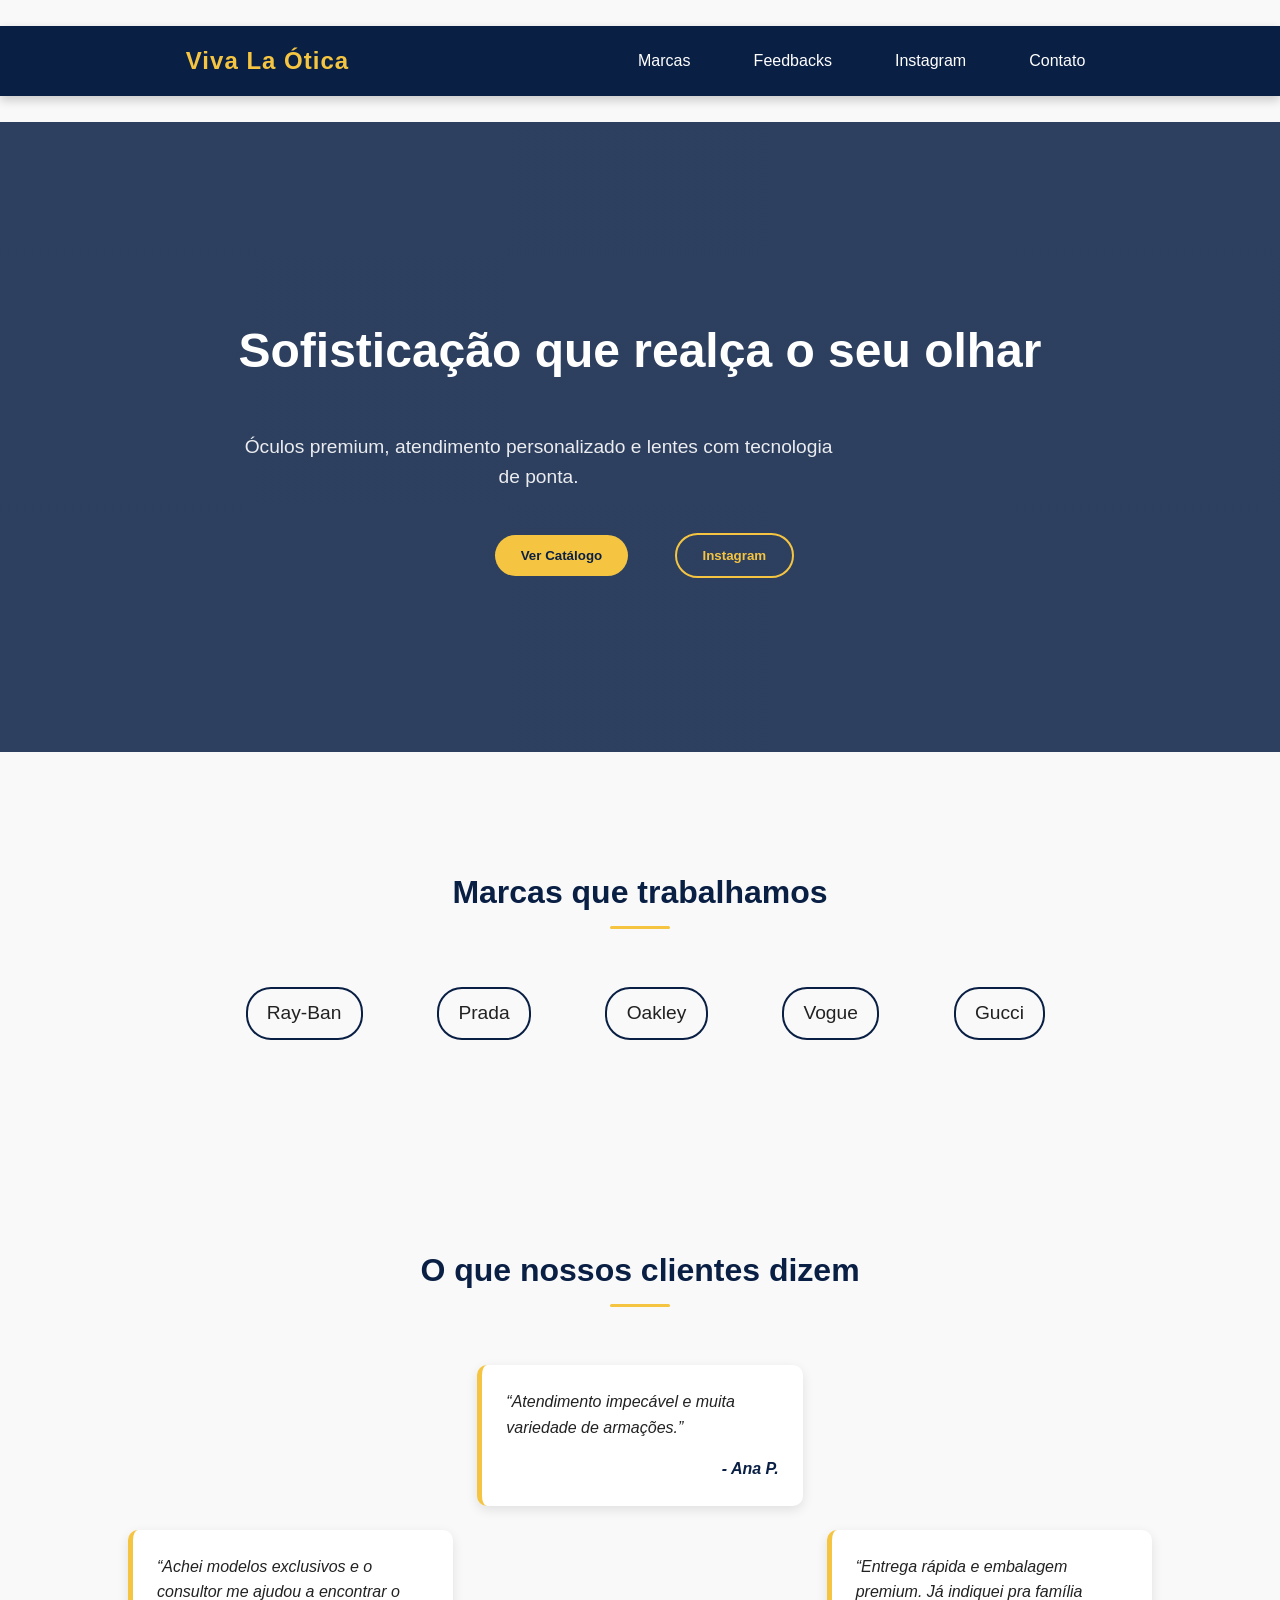
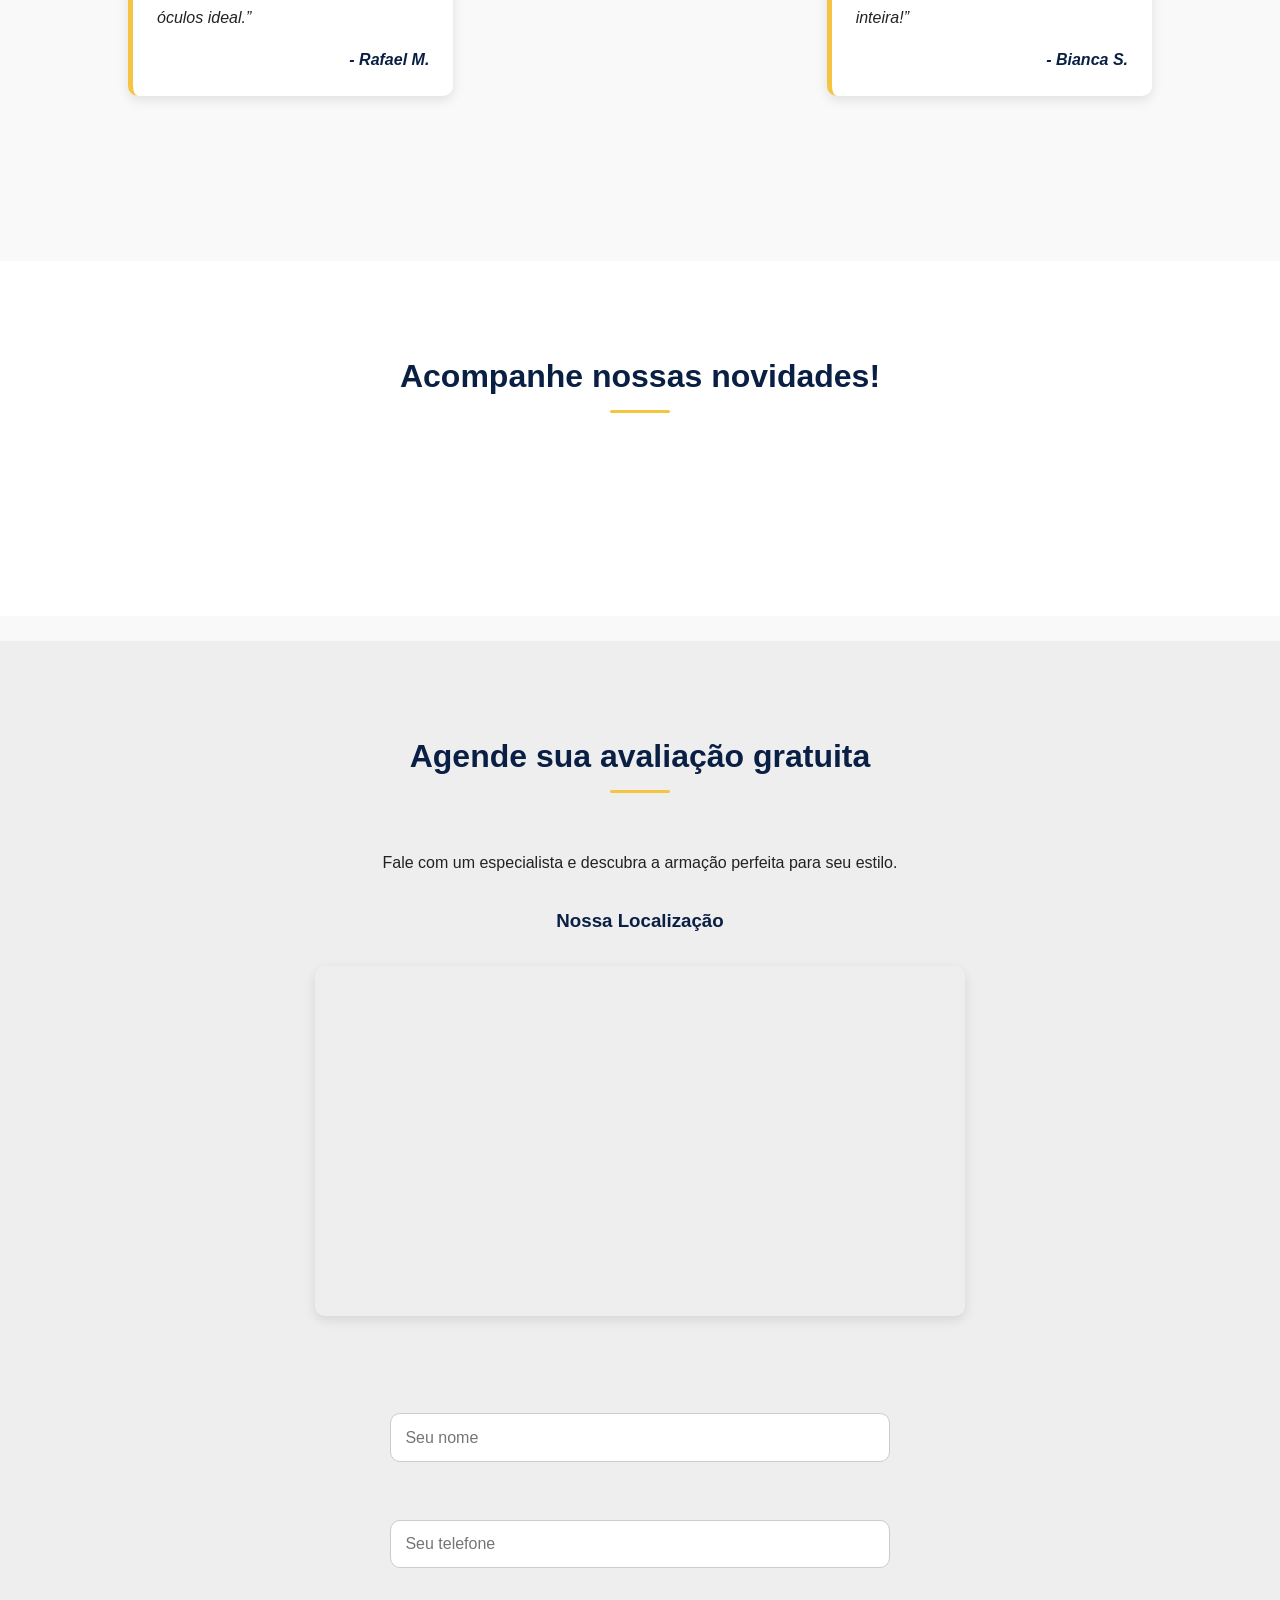
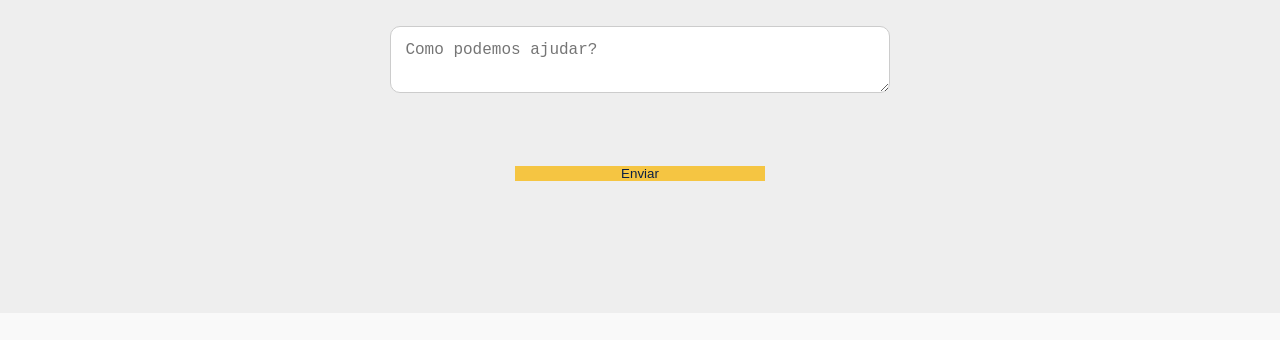
==== index.html @ f85e2e6b "Add files via upload" ====
<!DOCTYPE html>
<html lang="pt-BR">
<head>
  <meta charset="UTF-8" />
  <meta name="viewport" content="width=device-width, initial-scale=1.0" />
  <title>Viva La Ótica</title>
  <link rel="stylesheet" href="styles.css" />
</head>
<body>
    <header class="navbar">
    <div class="logo">Viva La Ótica</div>
    <nav>
      <a href="#marcas">Marcas</a>
      <a href="#depoimentos">Feedbacks</a>
      <a href="#instagram-feed">Instagram</a>       <a href="#contato">Contato</a>
    </nav>
  </header>

    <section class="hero">
    <div class="hero-content">
      <h1>Sofisticação que realça o seu olhar</h1>
      <p>Óculos premium, atendimento personalizado e lentes com tecnologia de ponta.</p>
      <button class="btn-gold">Ver Catálogo</button>
            <button class="btn-outline" onclick="window.location.href='#instagram-feed'">Instagram</button>
    </div>
  </section>

    <section id="marcas" class="section">
    <h2>Marcas que trabalhamos</h2>
    <div class="brands">
      <span>Ray-Ban</span>
      <span>Prada</span>
      <span>Oakley</span>
      <span>Vogue</span>
      <span>Gucci</span>
    </div>
  </section>

    <section id="depoimentos" class="section">
    <h2>O que nossos clientes dizem</h2>
    <div class="feedbacks">
      <blockquote>“Atendimento impecável e muita variedade de armações.” <cite>- Ana P.</cite></blockquote>
      <blockquote>“Achei modelos exclusivos e o consultor me ajudou a encontrar o óculos ideal.” <cite>- Rafael M.</cite></blockquote>
      <blockquote>“Entrega rápida e embalagem premium. Já indiquei pra família inteira!” <cite>- Bianca S.</cite></blockquote>
    </div>
  </section>

    <section id="instagram-feed" class="section">
    <h2>Acompanhe nossas novidades!</h2>
    <div class="instagram-posts-container"> 
                <blockquote class="instagram-media" data-instgrm-captioned data-instgrm-permalink="https://www.instagram.com/p/DNfvmwHuD5P/?utm_source=ig_embed&utm_campaign=loading" data-instgrm-version="14" style=" background:#FFF; border:0; border-radius:3px; box-shadow:0 0 1px 0 rgba(0,0,0,0.5),0 1px 10px 0 rgba(0,0,0,0.15); margin: 1px; max-width:540px; min-width:326px; padding:0; width:99.375%; width:-webkit-calc(100% - 2px); width:calc(100% - 2px); float: left; margin-right: 15px;">
            </blockquote>

        <blockquote class="instagram-media" data-instgrm-captioned data-instgrm-permalink="https://www.instagram.com/reel/DOJj-2JCRXq/?utm_source=ig_embed&utm_campaign=loading" data-instgrm-version="14" style=" background:#FFF; border:0; border-radius:3px; box-shadow:0 0 1px 0 rgba(0,0,0,0.5),0 1px 10px 0 rgba(0,0,0,0.15); margin: 1px; max-width:540px; min-width:326px; padding:0; width:99.375%; width:-webkit-calc(100% - 2px); width:calc(100% - 2px); float: right;">
            </blockquote>
    </div>
        <script async src="//www.instagram.com/embed.js"></script>
  </section>


    <section id="contato" class="section contato">
    <h2>Agende sua avaliação gratuita</h2>
    <p>Fale com um especialista e descubra a armação perfeita para seu estilo.</p>

    <h3>Nossa Localização</h3>
    <div class="map-container">
        <iframe src="https://www.google.com/maps/embed?pb=..." width="100%" height="300" style="border:0;" allowfullscreen="" loading="lazy" referrerpolicy="no-referrer-when-downgrade"></iframe>
    </div>
    
    <form id="formContato">
      <input type="text" placeholder="Seu nome" required />
      <input type="tel" placeholder="Seu telefone" required />
      <textarea placeholder="Como podemos ajudar?" required></textarea>
      <button type="submit" class="btn-gold">Enviar</button>
    </form>
  </section>

    <script src="script.js"></script>
</body>
</html>
---- styles.css ----
/* ======================================= */
/* 1. VARIÁVEIS E RESET                   */
/* ======================================= */
:root {
    --azul-intenso: #0a1f44;
    --dourado-acento: #f5c542;
    --texto-principal: #222;
    --fundo-claro: #f9f9f9;
}

* {
    margin: 0;
    padding: 0;
    box-sizing: border-box;
}

body {
    font-family: "Poppins", sans-serif;
    color: var(--texto-principal);
    background-color: var(--fundo-claro);
    line-height: 1.6;
    /* Suaviza a rolagem para links internos */
    scroll-behavior: smooth;
}

/* ======================================= */
/* 2. NAVBAR E HEADER                     */
/* ======================================= */
.navbar {
    background: var(--azul-intenso);
    color: white;
    display: flex;
    justify-content: space-between;
    align-items: center;
    padding: 1rem 5%;
    position: sticky;
    top: 0;
    z-index: 1000;
    box-shadow: 0 4px 10px rgba(0,0,0,0.2);
}

.navbar .logo {
    font-size: 1.5rem;
    font-weight: bold;
    letter-spacing: 1px; /* Ajustei de 2px para 1px para um visual mais limpo */
    color: var(--dourado-acento);
}

.navbar nav a {
    color: white;
    margin-left: 2rem;
    text-decoration: none;
    font-weight: 500;
    transition: color 0.3s;
}

.navbar nav a:hover {
    color: var(--dourado-acento);
}

/* ======================================= */
/* 3. HERO                                */
/* ======================================= */
.hero {
    /* Ajustei a opacidade do gradient para garantir que o texto seja legível */
    background: linear-gradient(rgba(10,31,68,0.85), rgba(10,31,68,0.85)), url("https://images.unsplash.com/photo-1524253482453-3fed8d2fe12b?auto=format&fit=crop&w=1950&q=80") center/cover no-repeat;
    color: white;
    text-align: center;
    padding: 6rem 2rem;
    /* Altura definida para melhor impacto visual */
    min-height: 70vh; 
    display: flex;
    flex-direction: column;
    justify-content: center;
    align-items: center;
}

.hero h1 {
    font-size: clamp(2rem, 5vw, 3rem); /* Responsividade do título */
    margin-bottom: 1rem;
    color: white; /* Garante que o H1 mantenha a cor branca do hero */
}

.hero p {
    font-size: clamp(1rem, 2vw, 1.2rem);
    margin-bottom: 2rem;
    opacity: 0.9;
    max-width: 600px;
}

.hero .btn-gold,
.hero .btn-outline {
    padding: 0.8rem 1.6rem;
    border-radius: 30px;
    font-weight: 600;
    margin: 0.5rem;
    cursor: pointer;
    transition: all 0.3s; /* Transição para todas as propriedades */
}

.btn-gold {
    background: var(--dourado-acento);
    border: none;
    color: var(--azul-intenso);
}

.btn-gold:hover {
    background: #d4a71c; /* Dourado mais escuro no hover */
    transform: translateY(-2px); /* Efeito de elevação sutil */
}

.btn-outline {
    background: transparent;
    border: 2px solid var(--dourado-acento);
    color: var(--dourado-acento);
}

.btn-outline:hover {
    background: var(--dourado-acento);
    color: var(--azul-intenso);
    transform: translateY(-2px);
}

/* ======================================= */
/* 4. SECTIONS GERAIS                     */
/* ======================================= */
.section {
    padding: 4rem 10%;
    text-align: center;
}

.section h2 {
    font-size: 2rem;
    margin-bottom: 2rem;
    color: var(--azul-intenso);
    position: relative;
}

.section h2::after {
    content: "";
    width: 60px;
    height: 3px;
    background: var(--dourado-acento);
    display: block;
    margin: 0.5rem auto;
    border-radius: 5px;
}

/* ======================================= */
/* 5. MARCAS                              */
/* ======================================= */
.brands {
    display: flex;
    justify-content: center;
    flex-wrap: wrap;
    gap: 1.5rem;
    font-size: 1.2rem;
    font-weight: 500;
}

.brands span {
    padding: 0.6rem 1.2rem;
    border: 2px solid var(--azul-intenso);
    border-radius: 25px;
    transition: all 0.3s;
    cursor: pointer;
    user-select: none; /* Evita seleção de texto */
}

.brands span:hover {
    background: var(--azul-intenso);
    color: white;
    transform: scale(1.05);
}

/* ======================================= */
/* 6. FEEDBACKS                           */
/* ======================================= */
.feedbacks {
    /* O Grid já está responsivo, o que é ótimo! */
    display: grid;
    grid-template-columns: repeat(auto-fit, minmax(280px, 1fr));
    gap: 1.5rem;
}

.feedbacks blockquote {
    background: white;
    padding: 1.5rem;
    border-left: 5px solid var(--dourado-acento);
    border-radius: 10px;
    box-shadow: 0 4px 12px rgba(0,0,0,0.1);
    font-style: italic;
    text-align: left; /* Melhora a leitura do bloco de texto */
}

.feedbacks cite {
    display: block;
    margin-top: 1rem;
    font-weight: bold;
    color: var(--azul-intenso);
    text-align: right;
}

/* ======================================= */
/* 7. INSTAGRAM FEED (Correção de Layout) */
/* ======================================= */
#instagram-feed {
    background-color: white;
}

.instagram-posts-container {
    /* Flexbox para alinhar os posts em tela grande */
    display: flex;
    justify-content: center;
    align-items: flex-start;
    gap: 20px; /* Espaço entre os posts */
    flex-wrap: wrap; /* Quebra para a próxima linha em telas pequenas */
    margin-top: 30px;
}

/* Sobrescreve o estilo inline do Instagram para controlar o tamanho */
.instagram-media {
    max-width: 350px !important; /* Limite um tamanho razoável */
    width: 100% !important;
    margin: 0 !important;
    /* Garante que o embed não use float e ocupe o espaço no flexbox */
    float: none !important; 
}


/* ======================================= */
/* 8. CONTATO E MAPAS                     */
/* ======================================= */
.contato {
    background-color: #eee; /* Cor de fundo ligeiramente diferente para contraste */
}

.contato h3 {
    color: var(--azul-intenso);
    margin: 30px 0 15px 0;
}

.map-container {
    margin: 30px auto;
    max-width: 650px; /* Limita a largura do mapa */
    border-radius: 10px;
    overflow: hidden;
    box-shadow: 0 4px 12px rgba(0,0,0,0.1);
}

.map-container iframe {
    /* Torna o iframe totalmente responsivo */
    width: 100%;
    height: 350px;
    display: block;
}

.contato form {
    max-width: 500px;
    margin: auto;
    display: flex;
    flex-direction: column;
    gap: 1rem;
}

.contato input,
.contato textarea {
    padding: 0.9rem;
    border: 1px solid #ccc; /* Bordas mais suaves */
    border-radius: 10px;
    font-size: 1rem;
    transition: border-color 0.3s, box-shadow 0.3s;
}

.contato input:focus,
.contato textarea:focus {
    border-color: var(--dourado-acento);
    box-shadow: 0 0 0 2px rgba(245, 197, 66, 0.5); /* Sombra de foco dourada */
    outline: none;
}

.contato button {
    align-self: center;
    margin-top: 1rem;
    width: 100%;
    max-width: 250px;
}

/* ======================================= */
/* 9. RESPONSIVIDADE (MOBILE)             */
/* ======================================= */
@media (max-width: 768px) {
    /* Navbar: Quebra e centraliza os links */
    .navbar {
        flex-direction: column;
        padding: 1rem 5%;
    }

    .navbar nav {
        margin-top: 15px;
        text-align: center;
        display: flex;
        flex-direction: column; /* Links em coluna no mobile */
        gap: 10px;
    }
    
    .navbar nav a {
        margin: 0;
    }

    /* Ajuste de padding em seções no mobile */
    .section {
        padding: 3rem 5%;
    }

    /* Hero: Diminui o padding vertical */
    .hero {
        padding: 4rem 1rem;
    }
}

/* ======================================= */
/* 10. FOOTER                             */
/* ======================================= */
.footer {
    background-color: var(--azul-intenso);
    color: white;
    padding: 2rem 5%;
    text-align: center;
    font-size: 0.9rem;
    border-top: 4px solid var(--dourado-acento);
}

.footer p {
    margin: 0;
}
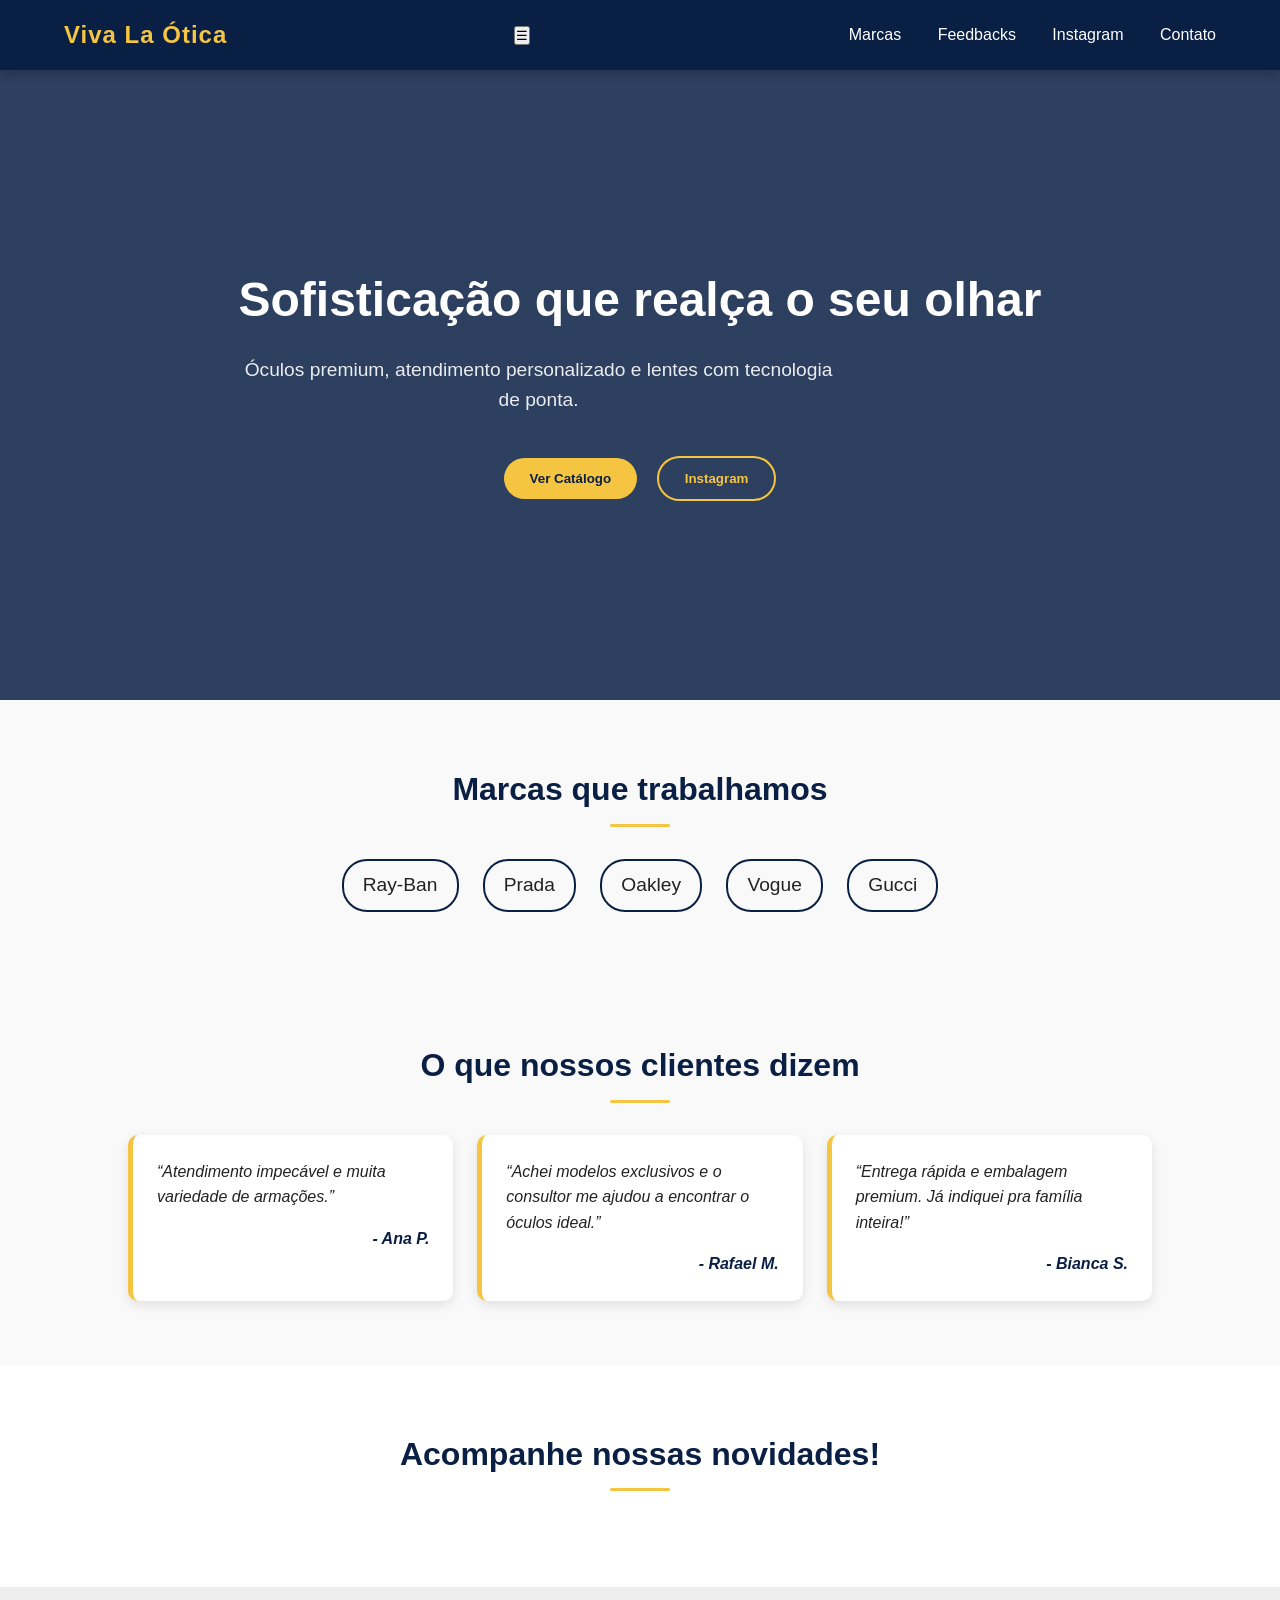
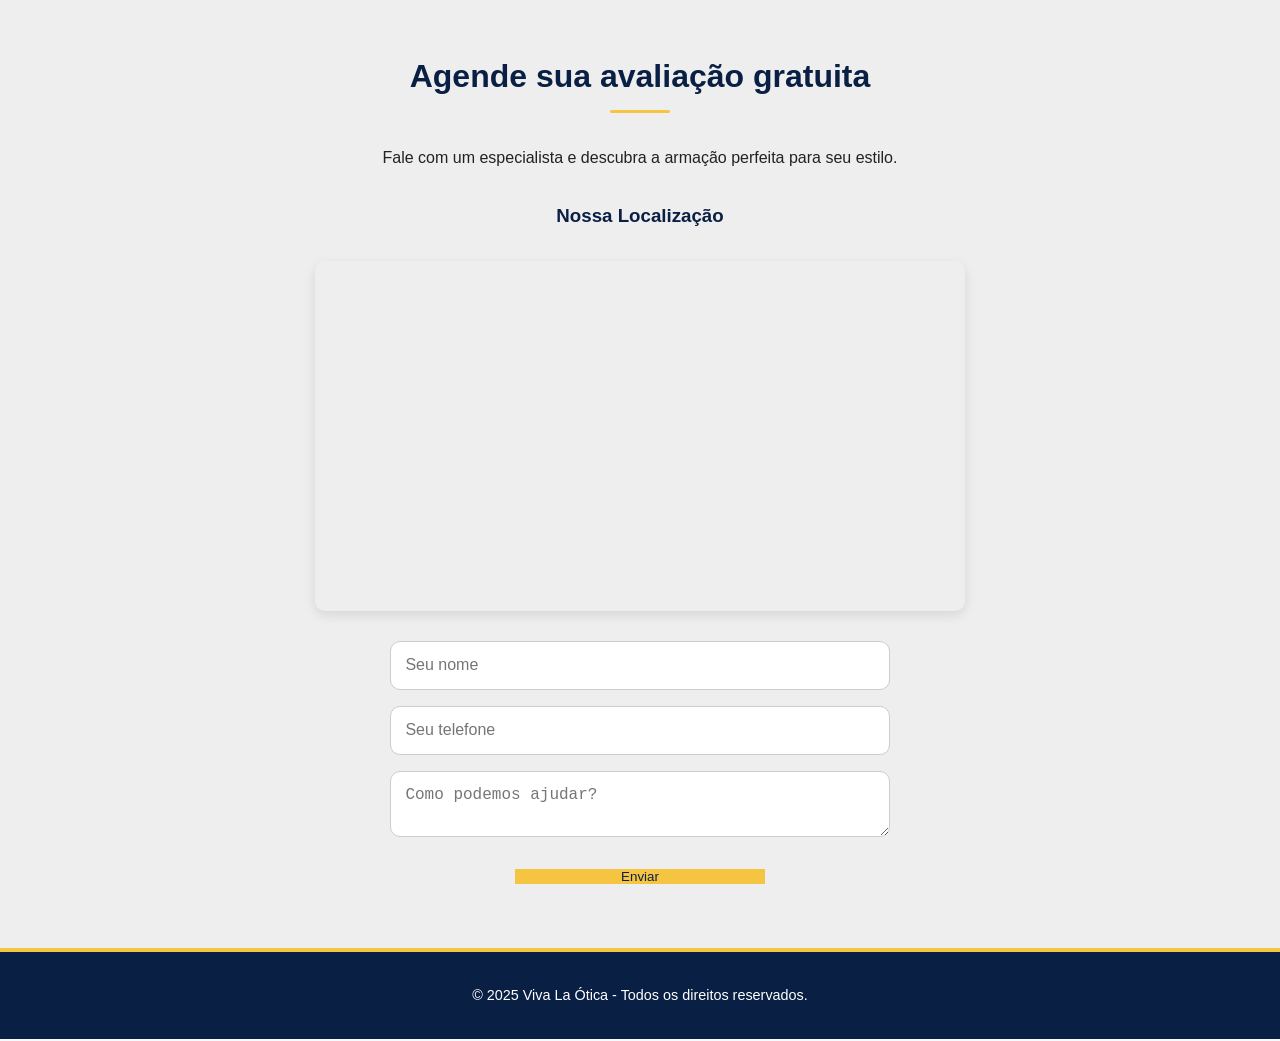
==== commit 3b5a518a: "index.html" ====
--- a/index.html
+++ b/index.html
@@ -1,80 +1,134 @@
 <!DOCTYPE html>
 <html lang="pt-BR">
 <head>
-  <meta charset="UTF-8" />
-  <meta name="viewport" content="width=device-width, initial-scale=1.0" />
-  <title>Viva La Ótica</title>
-  <link rel="stylesheet" href="styles.css" />
+  <meta charset="UTF-8" />
+  <meta name="viewport" content="width=device-width, initial-scale=1.0" />
+  <title>Viva La Ótica</title>
+  <link rel="stylesheet" href="styles.css" />
 </head>
 <body>
-    <header class="navbar">
-    <div class="logo">Viva La Ótica</div>
-    <nav>
-      <a href="#marcas">Marcas</a>
-      <a href="#depoimentos">Feedbacks</a>
-      <a href="#instagram-feed">Instagram</a>       <a href="#contato">Contato</a>
-    </nav>
-  </header>
+  <!-- ================= NAVBAR ================= -->
+  <header class="navbar">
+    <div class="logo">Viva La Ótica</div>
 
-    <section class="hero">
-    <div class="hero-content">
-      <h1>Sofisticação que realça o seu olhar</h1>
-      <p>Óculos premium, atendimento personalizado e lentes com tecnologia de ponta.</p>
-      <button class="btn-gold">Ver Catálogo</button>
-            <button class="btn-outline" onclick="window.location.href='#instagram-feed'">Instagram</button>
-    </div>
-  </section>
+    <!-- Botão hambúrguer -->
+    <button class="menu-toggle" aria-label="Abrir menu">☰</button>
 
-    <section id="marcas" class="section">
-    <h2>Marcas que trabalhamos</h2>
-    <div class="brands">
-      <span>Ray-Ban</span>
-      <span>Prada</span>
-      <span>Oakley</span>
-      <span>Vogue</span>
-      <span>Gucci</span>
-    </div>
-  </section>
+    <!-- Links de navegação -->
+    <nav class="nav-links">
+      <a href="#marcas">Marcas</a>
+      <a href="#depoimentos">Feedbacks</a>
+      <a href="#instagram-feed">Instagram</a>
+      <a href="#contato">Contato</a>
+    </nav>
+  </header>
 
-    <section id="depoimentos" class="section">
-    <h2>O que nossos clientes dizem</h2>
-    <div class="feedbacks">
-      <blockquote>“Atendimento impecável e muita variedade de armações.” <cite>- Ana P.</cite></blockquote>
-      <blockquote>“Achei modelos exclusivos e o consultor me ajudou a encontrar o óculos ideal.” <cite>- Rafael M.</cite></blockquote>
-      <blockquote>“Entrega rápida e embalagem premium. Já indiquei pra família inteira!” <cite>- Bianca S.</cite></blockquote>
-    </div>
-  </section>
+  <!-- ================= HERO ================= -->
+  <section id="inicio" class="hero">
+    <div class="hero-content">
+      <h1>Sofisticação que realça o seu olhar</h1>
+      <p>Óculos premium, atendimento personalizado e lentes com tecnologia de ponta.</p>
+      <div class="hero-buttons">
+        <button class="btn-gold">Ver Catálogo</button>
+        <button class="btn-outline" onclick="window.location.href='#instagram-feed'">Instagram</button>
+      </div>
+    </div>
+  </section>
 
-    <section id="instagram-feed" class="section">
-    <h2>Acompanhe nossas novidades!</h2>
-    <div class="instagram-posts-container"> 
-                <blockquote class="instagram-media" data-instgrm-captioned data-instgrm-permalink="https://www.instagram.com/p/DNfvmwHuD5P/?utm_source=ig_embed&utm_campaign=loading" data-instgrm-version="14" style=" background:#FFF; border:0; border-radius:3px; box-shadow:0 0 1px 0 rgba(0,0,0,0.5),0 1px 10px 0 rgba(0,0,0,0.15); margin: 1px; max-width:540px; min-width:326px; padding:0; width:99.375%; width:-webkit-calc(100% - 2px); width:calc(100% - 2px); float: left; margin-right: 15px;">
-            </blockquote>
+  <!-- ================= MARCAS ================= -->
+  <section id="marcas" class="section">
+    <h2>Marcas que trabalhamos</h2>
+    <div class="brands">
+      <span>Ray-Ban</span>
+      <span>Prada</span>
+      <span>Oakley</span>
+      <span>Vogue</span>
+      <span>Gucci</span>
+    </div>
+  </section>
 
-        <blockquote class="instagram-media" data-instgrm-captioned data-instgrm-permalink="https://www.instagram.com/reel/DOJj-2JCRXq/?utm_source=ig_embed&utm_campaign=loading" data-instgrm-version="14" style=" background:#FFF; border:0; border-radius:3px; box-shadow:0 0 1px 0 rgba(0,0,0,0.5),0 1px 10px 0 rgba(0,0,0,0.15); margin: 1px; max-width:540px; min-width:326px; padding:0; width:99.375%; width:-webkit-calc(100% - 2px); width:calc(100% - 2px); float: right;">
-            </blockquote>
-    </div>
-        <script async src="//www.instagram.com/embed.js"></script>
-  </section>
+  <!-- ================= FEEDBACKS ================= -->
+  <section id="depoimentos" class="section">
+    <h2>O que nossos clientes dizem</h2>
+    <div class="feedbacks">
+      <blockquote>“Atendimento impecável e muita variedade de armações.” <cite>- Ana P.</cite></blockquote>
+      <blockquote>“Achei modelos exclusivos e o consultor me ajudou a encontrar o óculos ideal.” <cite>- Rafael M.</cite></blockquote>
+      <blockquote>“Entrega rápida e embalagem premium. Já indiquei pra família inteira!” <cite>- Bianca S.</cite></blockquote>
+    </div>
+  </section>
 
+  <!-- ================= INSTAGRAM ================= -->
+  <section id="instagram-feed" class="section">
+    <h2>Acompanhe nossas novidades!</h2>
+    <div class="instagram-posts-container"> 
+      <blockquote class="instagram-media" 
+        data-instgrm-captioned 
+        data-instgrm-permalink="https://www.instagram.com/p/DNfvmwHuD5P/?utm_source=ig_embed&utm_campaign=loading" 
+        data-instgrm-version="14"
+        style="background:#FFF; border:0; border-radius:3px; box-shadow:0 0 1px 0 rgba(0,0,0,0.5),0 1px 10px 0 rgba(0,0,0,0.15); margin: 1px; max-width:540px; min-width:326px; padding:0; width:100%;">
+      </blockquote>
 
-    <section id="contato" class="section contato">
-    <h2>Agende sua avaliação gratuita</h2>
-    <p>Fale com um especialista e descubra a armação perfeita para seu estilo.</p>
+      <blockquote class="instagram-media" 
+        data-instgrm-captioned 
+        data-instgrm-permalink="https://www.instagram.com/reel/DOJj-2JCRXq/?utm_source=ig_embed&utm_campaign=loading" 
+        data-instgrm-version="14"
+        style="background:#FFF; border:0; border-radius:3px; box-shadow:0 0 1px 0 rgba(0,0,0,0.5),0 1px 10px 0 rgba(0,0,0,0.15); margin: 1px; max-width:540px; min-width:326px; padding:0; width:100%;">
+      </blockquote>
+    </div>
+    <script async src="//www.instagram.com/embed.js"></script>
+  </section>
+
+  <!-- ================= CONTATO ================= -->
+  <section id="contato" class="section contato">
+    <h2>Agende sua avaliação gratuita</h2>
+    <p>Fale com um especialista e descubra a armação perfeita para seu estilo.</p>
 
     <h3>Nossa Localização</h3>
     <div class="map-container">
-        <iframe src="https://www.google.com/maps/embed?pb=..." width="100%" height="300" style="border:0;" allowfullscreen="" loading="lazy" referrerpolicy="no-referrer-when-downgrade"></iframe>
+      <iframe src="https://www.google.com/maps/embed?pb=..." width="100%" height="300" style="border:0;" allowfullscreen="" loading="lazy" referrerpolicy="no-referrer-when-downgrade"></iframe>
     </div>
     
-    <form id="formContato">
-      <input type="text" placeholder="Seu nome" required />
-      <input type="tel" placeholder="Seu telefone" required />
-      <textarea placeholder="Como podemos ajudar?" required></textarea>
-      <button type="submit" class="btn-gold">Enviar</button>
-    </form>
-  </section>
+    <form id="formContato">
+      <input type="text" placeholder="Seu nome" required />
+      <input type="tel" placeholder="Seu telefone" required />
+      <textarea placeholder="Como podemos ajudar?" required></textarea>
+      <button type="submit" class="btn-gold">Enviar</button>
+    </form>
+  </section>
 
-    <script src="script.js"></script>
+  <!-- ================= FOOTER ================= -->
+  <footer class="footer">
+    <p>&copy; 2025 Viva La Ótica - Todos os direitos reservados.</p>
+  </footer>
+
+  <!-- ================= SCRIPTS ================= -->
+  <script>
+    // Rolagem suave para seções
+    const links = document.querySelectorAll("a[href^='#']");
+    links.forEach(link => {
+      link.addEventListener("click", function(e) {
+        e.preventDefault();
+        document.querySelector(this.getAttribute("href")).scrollIntoView({
+          behavior: "smooth"
+        });
+      });
+    });
+
+    // Envio de formulário (simples)
+    const form = document.getElementById("formContato");
+    form.addEventListener("submit", e => {
+      e.preventDefault();
+      alert("Mensagem enviada com sucesso! Entraremos em contato.");
+      form.reset();
+    });
+
+    // Menu mobile
+    const menuToggle = document.querySelector('.menu-toggle');
+    const nav = document.querySelector('.nav-links');
+
+    menuToggle.addEventListener('click', () => {
+      nav.classList.toggle('active');
+    });
+  </script>
 </body>
-</html>+</html>
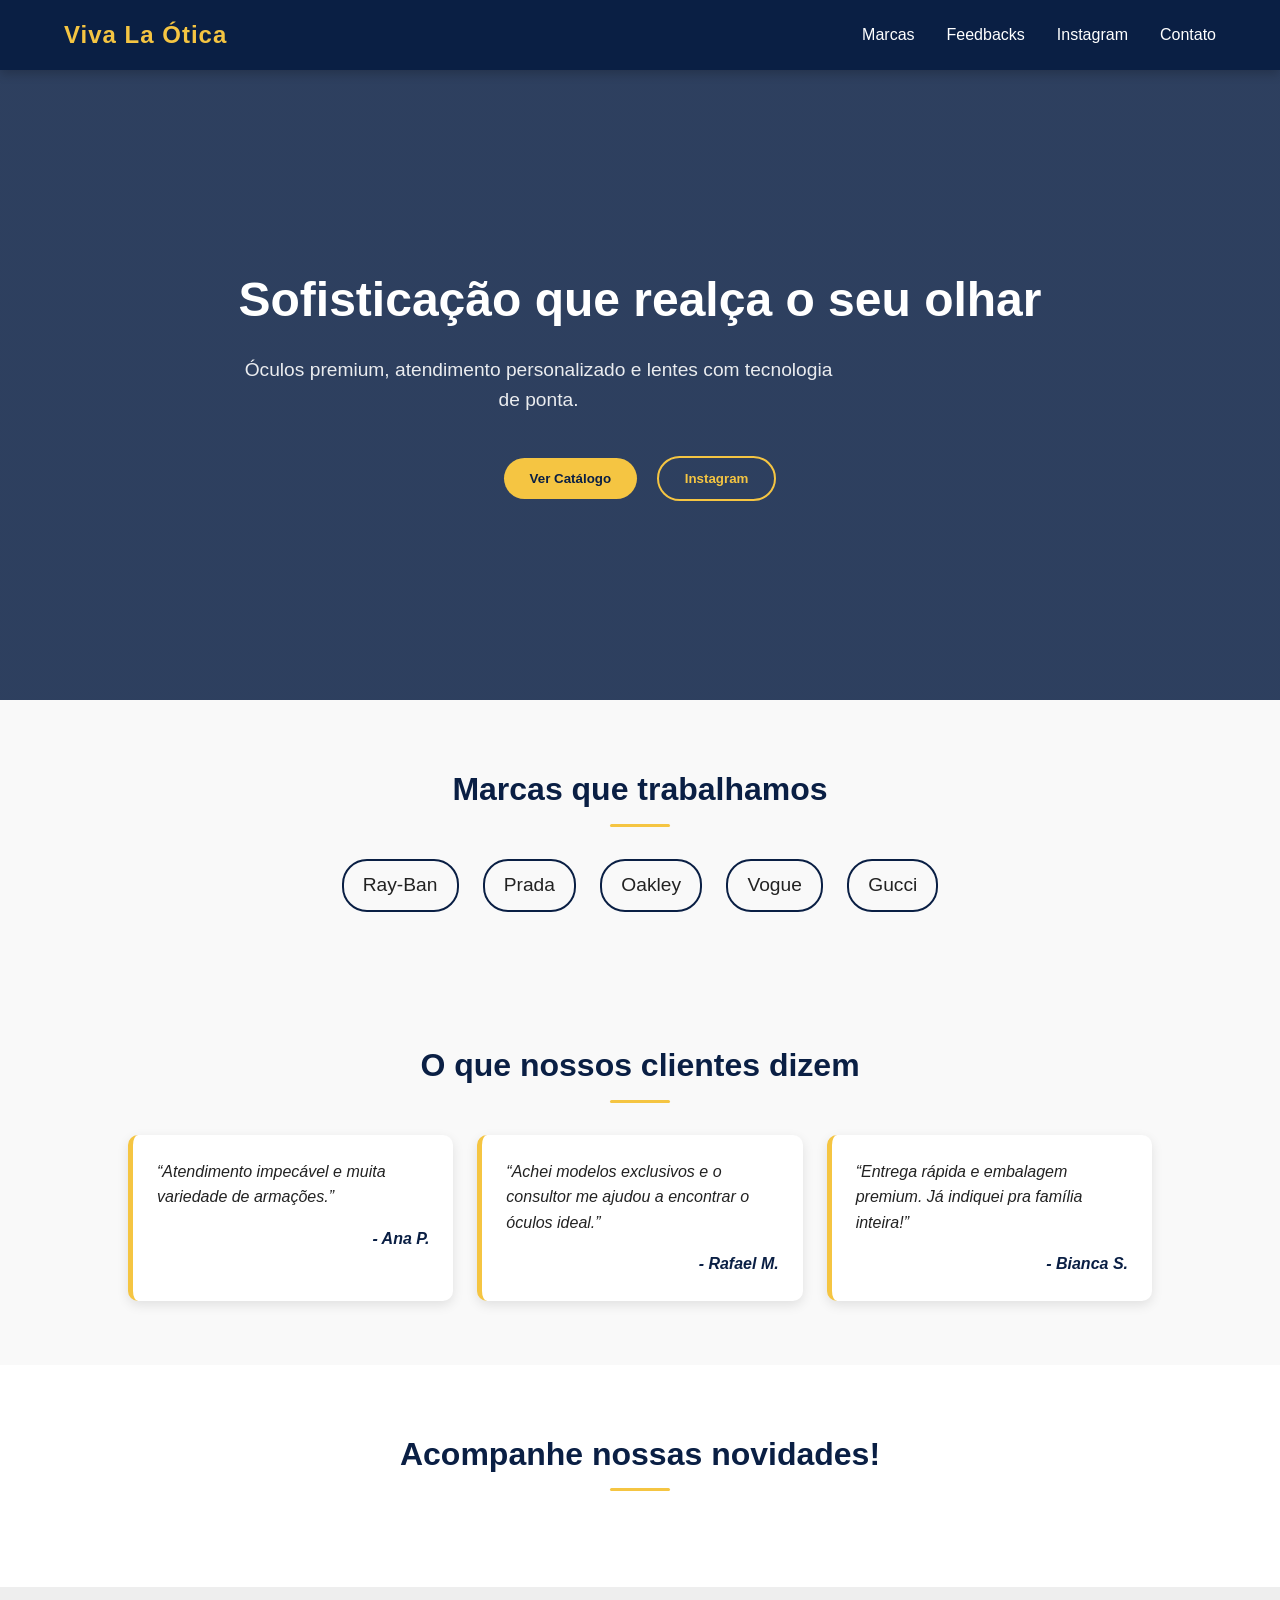
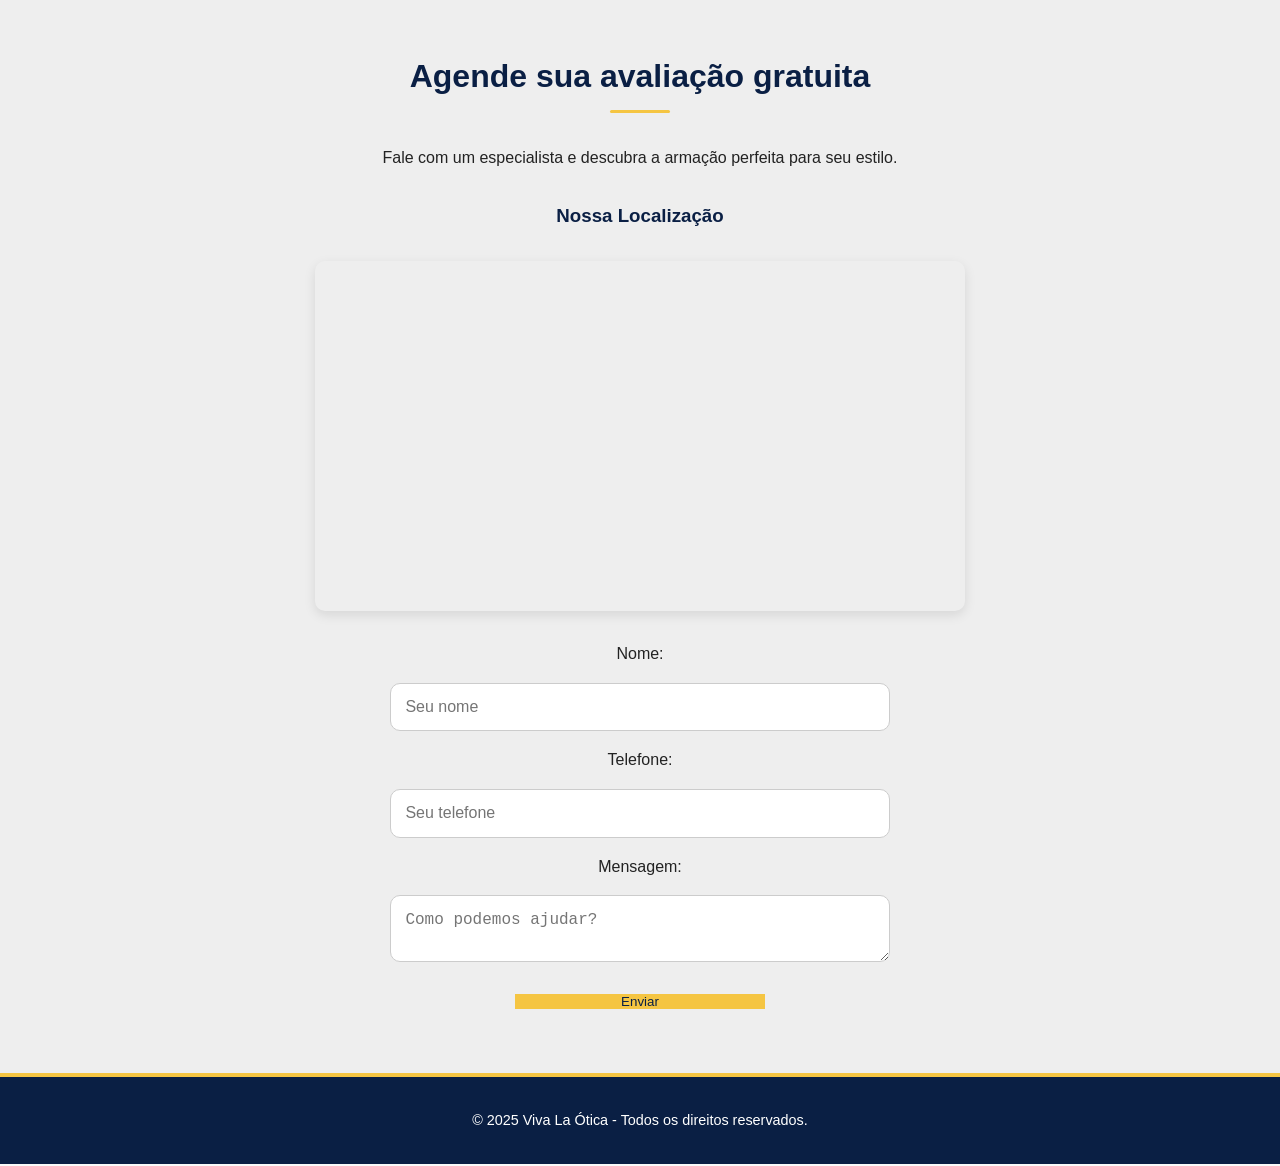
==== commit e7dfcf1d: "index.html" ====
--- a/index.html
+++ b/index.html
@@ -14,12 +14,13 @@
     <!-- Botão hambúrguer -->
     <button class="menu-toggle" aria-label="Abrir menu">☰</button>
 
-    <!-- Links de navegação -->
-    <nav class="nav-links">
-      <a href="#marcas">Marcas</a>
-      <a href="#depoimentos">Feedbacks</a>
-      <a href="#instagram-feed">Instagram</a>
-      <a href="#contato">Contato</a>
+    <nav>
+      <ul class="nav-links">
+        <li><a href="#marcas">Marcas</a></li>
+        <li><a href="#depoimentos">Feedbacks</a></li>
+        <li><a href="#instagram-feed">Instagram</a></li>
+        <li><a href="#contato">Contato</a></li>
+      </ul>
     </nav>
   </header>
 
@@ -64,15 +65,13 @@
       <blockquote class="instagram-media" 
         data-instgrm-captioned 
         data-instgrm-permalink="https://www.instagram.com/p/DNfvmwHuD5P/?utm_source=ig_embed&utm_campaign=loading" 
-        data-instgrm-version="14"
-        style="background:#FFF; border:0; border-radius:3px; box-shadow:0 0 1px 0 rgba(0,0,0,0.5),0 1px 10px 0 rgba(0,0,0,0.15); margin: 1px; max-width:540px; min-width:326px; padding:0; width:100%;">
+        data-instgrm-version="14">
       </blockquote>
 
       <blockquote class="instagram-media" 
         data-instgrm-captioned 
         data-instgrm-permalink="https://www.instagram.com/reel/DOJj-2JCRXq/?utm_source=ig_embed&utm_campaign=loading" 
-        data-instgrm-version="14"
-        style="background:#FFF; border:0; border-radius:3px; box-shadow:0 0 1px 0 rgba(0,0,0,0.5),0 1px 10px 0 rgba(0,0,0,0.15); margin: 1px; max-width:540px; min-width:326px; padding:0; width:100%;">
+        data-instgrm-version="14">
       </blockquote>
     </div>
     <script async src="//www.instagram.com/embed.js"></script>
@@ -85,13 +84,19 @@
 
     <h3>Nossa Localização</h3>
     <div class="map-container">
-      <iframe src="https://www.google.com/maps/embed?pb=..." width="100%" height="300" style="border:0;" allowfullscreen="" loading="lazy" referrerpolicy="no-referrer-when-downgrade"></iframe>
+      <iframe src="https://www.google.com/maps/embed?pb=..." width="100%" height="350" style="border:0;" allowfullscreen="" loading="lazy" referrerpolicy="no-referrer-when-downgrade"></iframe>
     </div>
     
     <form id="formContato">
-      <input type="text" placeholder="Seu nome" required />
-      <input type="tel" placeholder="Seu telefone" required />
-      <textarea placeholder="Como podemos ajudar?" required></textarea>
+      <label for="nome">Nome:</label>
+      <input type="text" id="nome" name="nome" placeholder="Seu nome" required />
+
+      <label for="telefone">Telefone:</label>
+      <input type="tel" id="telefone" name="telefone" placeholder="Seu telefone" required />
+
+      <label for="mensagem">Mensagem:</label>
+      <textarea id="mensagem" name="mensagem" placeholder="Como podemos ajudar?" required></textarea>
+
       <button type="submit" class="btn-gold">Enviar</button>
     </form>
   </section>
@@ -102,33 +107,6 @@
   </footer>
 
   <!-- ================= SCRIPTS ================= -->
-  <script>
-    // Rolagem suave para seções
-    const links = document.querySelectorAll("a[href^='#']");
-    links.forEach(link => {
-      link.addEventListener("click", function(e) {
-        e.preventDefault();
-        document.querySelector(this.getAttribute("href")).scrollIntoView({
-          behavior: "smooth"
-        });
-      });
-    });
-
-    // Envio de formulário (simples)
-    const form = document.getElementById("formContato");
-    form.addEventListener("submit", e => {
-      e.preventDefault();
-      alert("Mensagem enviada com sucesso! Entraremos em contato.");
-      form.reset();
-    });
-
-    // Menu mobile
-    const menuToggle = document.querySelector('.menu-toggle');
-    const nav = document.querySelector('.nav-links');
-
-    menuToggle.addEventListener('click', () => {
-      nav.classList.toggle('active');
-    });
-  </script>
+  <script src="script.js"></script>
 </body>
 </html>
--- a/styles.css
+++ b/styles.css
@@ -19,12 +19,11 @@
     color: var(--texto-principal);
     background-color: var(--fundo-claro);
     line-height: 1.6;
-    /* Suaviza a rolagem para links internos */
     scroll-behavior: smooth;
 }
 
 /* ======================================= */
-/* 2. NAVBAR E HEADER                     */
+/* 2. NAVBAR E HEADER (com menu mobile)    */
 /* ======================================= */
 .navbar {
     background: var(--azul-intenso);
@@ -42,32 +41,49 @@
 .navbar .logo {
     font-size: 1.5rem;
     font-weight: bold;
-    letter-spacing: 1px; /* Ajustei de 2px para 1px para um visual mais limpo */
+    letter-spacing: 1px;
     color: var(--dourado-acento);
 }
 
-.navbar nav a {
-    color: white;
-    margin-left: 2rem;
+/* Lista de links */
+.nav-links {
+    display: flex;
+    gap: 2rem;
+}
+
+.nav-links li {
+    list-style: none;
+}
+
+.nav-links a {
+    color: white;
     text-decoration: none;
     font-weight: 500;
     transition: color 0.3s;
 }
 
-.navbar nav a:hover {
+.nav-links a:hover {
     color: var(--dourado-acento);
 }
 
+/* Botão hambúrguer */
+.menu-toggle {
+    display: none;
+    background: transparent;
+    border: none;
+    color: white;
+    font-size: 2rem;
+    cursor: pointer;
+}
+
 /* ======================================= */
 /* 3. HERO                                */
 /* ======================================= */
 .hero {
-    /* Ajustei a opacidade do gradient para garantir que o texto seja legível */
     background: linear-gradient(rgba(10,31,68,0.85), rgba(10,31,68,0.85)), url("https://images.unsplash.com/photo-1524253482453-3fed8d2fe12b?auto=format&fit=crop&w=1950&q=80") center/cover no-repeat;
     color: white;
     text-align: center;
     padding: 6rem 2rem;
-    /* Altura definida para melhor impacto visual */
     min-height: 70vh; 
     display: flex;
     flex-direction: column;
@@ -76,9 +92,9 @@
 }
 
 .hero h1 {
-    font-size: clamp(2rem, 5vw, 3rem); /* Responsividade do título */
+    font-size: clamp(2rem, 5vw, 3rem);
     margin-bottom: 1rem;
-    color: white; /* Garante que o H1 mantenha a cor branca do hero */
+    color: white;
 }
 
 .hero p {
@@ -95,7 +111,7 @@
     font-weight: 600;
     margin: 0.5rem;
     cursor: pointer;
-    transition: all 0.3s; /* Transição para todas as propriedades */
+    transition: all 0.3s;
 }
 
 .btn-gold {
@@ -105,8 +121,8 @@
 }
 
 .btn-gold:hover {
-    background: #d4a71c; /* Dourado mais escuro no hover */
-    transform: translateY(-2px); /* Efeito de elevação sutil */
+    background: #d4a71c;
+    transform: translateY(-2px);
 }
 
 .btn-outline {
@@ -164,7 +180,7 @@
     border-radius: 25px;
     transition: all 0.3s;
     cursor: pointer;
-    user-select: none; /* Evita seleção de texto */
+    user-select: none;
 }
 
 .brands span:hover {
@@ -177,7 +193,6 @@
 /* 6. FEEDBACKS                           */
 /* ======================================= */
 .feedbacks {
-    /* O Grid já está responsivo, o que é ótimo! */
     display: grid;
     grid-template-columns: repeat(auto-fit, minmax(280px, 1fr));
     gap: 1.5rem;
@@ -190,7 +205,7 @@
     border-radius: 10px;
     box-shadow: 0 4px 12px rgba(0,0,0,0.1);
     font-style: italic;
-    text-align: left; /* Melhora a leitura do bloco de texto */
+    text-align: left;
 }
 
 .feedbacks cite {
@@ -202,37 +217,33 @@
 }
 
 /* ======================================= */
-/* 7. INSTAGRAM FEED (Correção de Layout) */
+/* 7. INSTAGRAM FEED                       */
 /* ======================================= */
 #instagram-feed {
     background-color: white;
 }
 
 .instagram-posts-container {
-    /* Flexbox para alinhar os posts em tela grande */
     display: flex;
     justify-content: center;
     align-items: flex-start;
-    gap: 20px; /* Espaço entre os posts */
-    flex-wrap: wrap; /* Quebra para a próxima linha em telas pequenas */
+    gap: 20px;
+    flex-wrap: wrap;
     margin-top: 30px;
 }
 
-/* Sobrescreve o estilo inline do Instagram para controlar o tamanho */
 .instagram-media {
-    max-width: 350px !important; /* Limite um tamanho razoável */
+    max-width: 350px !important;
     width: 100% !important;
     margin: 0 !important;
-    /* Garante que o embed não use float e ocupe o espaço no flexbox */
-    float: none !important; 
-}
-
+    float: none !important;
+}
 
 /* ======================================= */
 /* 8. CONTATO E MAPAS                     */
 /* ======================================= */
 .contato {
-    background-color: #eee; /* Cor de fundo ligeiramente diferente para contraste */
+    background-color: #eee;
 }
 
 .contato h3 {
@@ -242,14 +253,13 @@
 
 .map-container {
     margin: 30px auto;
-    max-width: 650px; /* Limita a largura do mapa */
+    max-width: 650px;
     border-radius: 10px;
     overflow: hidden;
     box-shadow: 0 4px 12px rgba(0,0,0,0.1);
 }
 
 .map-container iframe {
-    /* Torna o iframe totalmente responsivo */
     width: 100%;
     height: 350px;
     display: block;
@@ -266,7 +276,7 @@
 .contato input,
 .contato textarea {
     padding: 0.9rem;
-    border: 1px solid #ccc; /* Bordas mais suaves */
+    border: 1px solid #ccc;
     border-radius: 10px;
     font-size: 1rem;
     transition: border-color 0.3s, box-shadow 0.3s;
@@ -275,7 +285,7 @@
 .contato input:focus,
 .contato textarea:focus {
     border-color: var(--dourado-acento);
-    box-shadow: 0 0 0 2px rgba(245, 197, 66, 0.5); /* Sombra de foco dourada */
+    box-shadow: 0 0 0 2px rgba(245, 197, 66, 0.5);
     outline: none;
 }
 
@@ -290,30 +300,34 @@
 /* 9. RESPONSIVIDADE (MOBILE)             */
 /* ======================================= */
 @media (max-width: 768px) {
-    /* Navbar: Quebra e centraliza os links */
-    .navbar {
+    .menu-toggle {
+        display: block;
+    }
+
+    .nav-links {
+        position: absolute;
+        top: 100%;
+        left: 0;
+        width: 100%;
         flex-direction: column;
-        padding: 1rem 5%;
-    }
-
-    .navbar nav {
-        margin-top: 15px;
+        background: var(--azul-intenso);
+        display: none;
         text-align: center;
+        padding: 1rem 0;
+    }
+
+    .nav-links.active {
         display: flex;
-        flex-direction: column; /* Links em coluna no mobile */
-        gap: 10px;
-    }
-    
-    .navbar nav a {
-        margin: 0;
-    }
-
-    /* Ajuste de padding em seções no mobile */
+    }
+
+    .nav-links li {
+        margin: 0.5rem 0;
+    }
+
     .section {
         padding: 3rem 5%;
     }
 
-    /* Hero: Diminui o padding vertical */
     .hero {
         padding: 4rem 1rem;
     }
@@ -334,3 +348,46 @@
 .footer p {
     margin: 0;
 }
+
+/* ======================================= */
+/* Extra Responsividade                    */
+/* ======================================= */
+@media (max-width: 1024px) {
+    .section {
+        padding: 3rem 7%;
+    }
+
+    .hero {
+        min-height: 60vh;
+    }
+
+    .hero h1 {
+        font-size: 2.2rem;
+    }
+}
+
+@media (max-width: 480px) {
+    .hero .btn-gold,
+    .hero .btn-outline {
+        width: 100%;
+        max-width: 280px;
+    }
+
+    .section h2 {
+        font-size: 1.6rem;
+    }
+
+    .brands span {
+        font-size: 1rem;
+        padding: 0.4rem 0.8rem;
+    }
+
+    .feedbacks blockquote {
+        font-size: 0.95rem;
+    }
+
+    .contato input,
+    .contato textarea {
+        font-size: 0.9rem;
+    }
+}
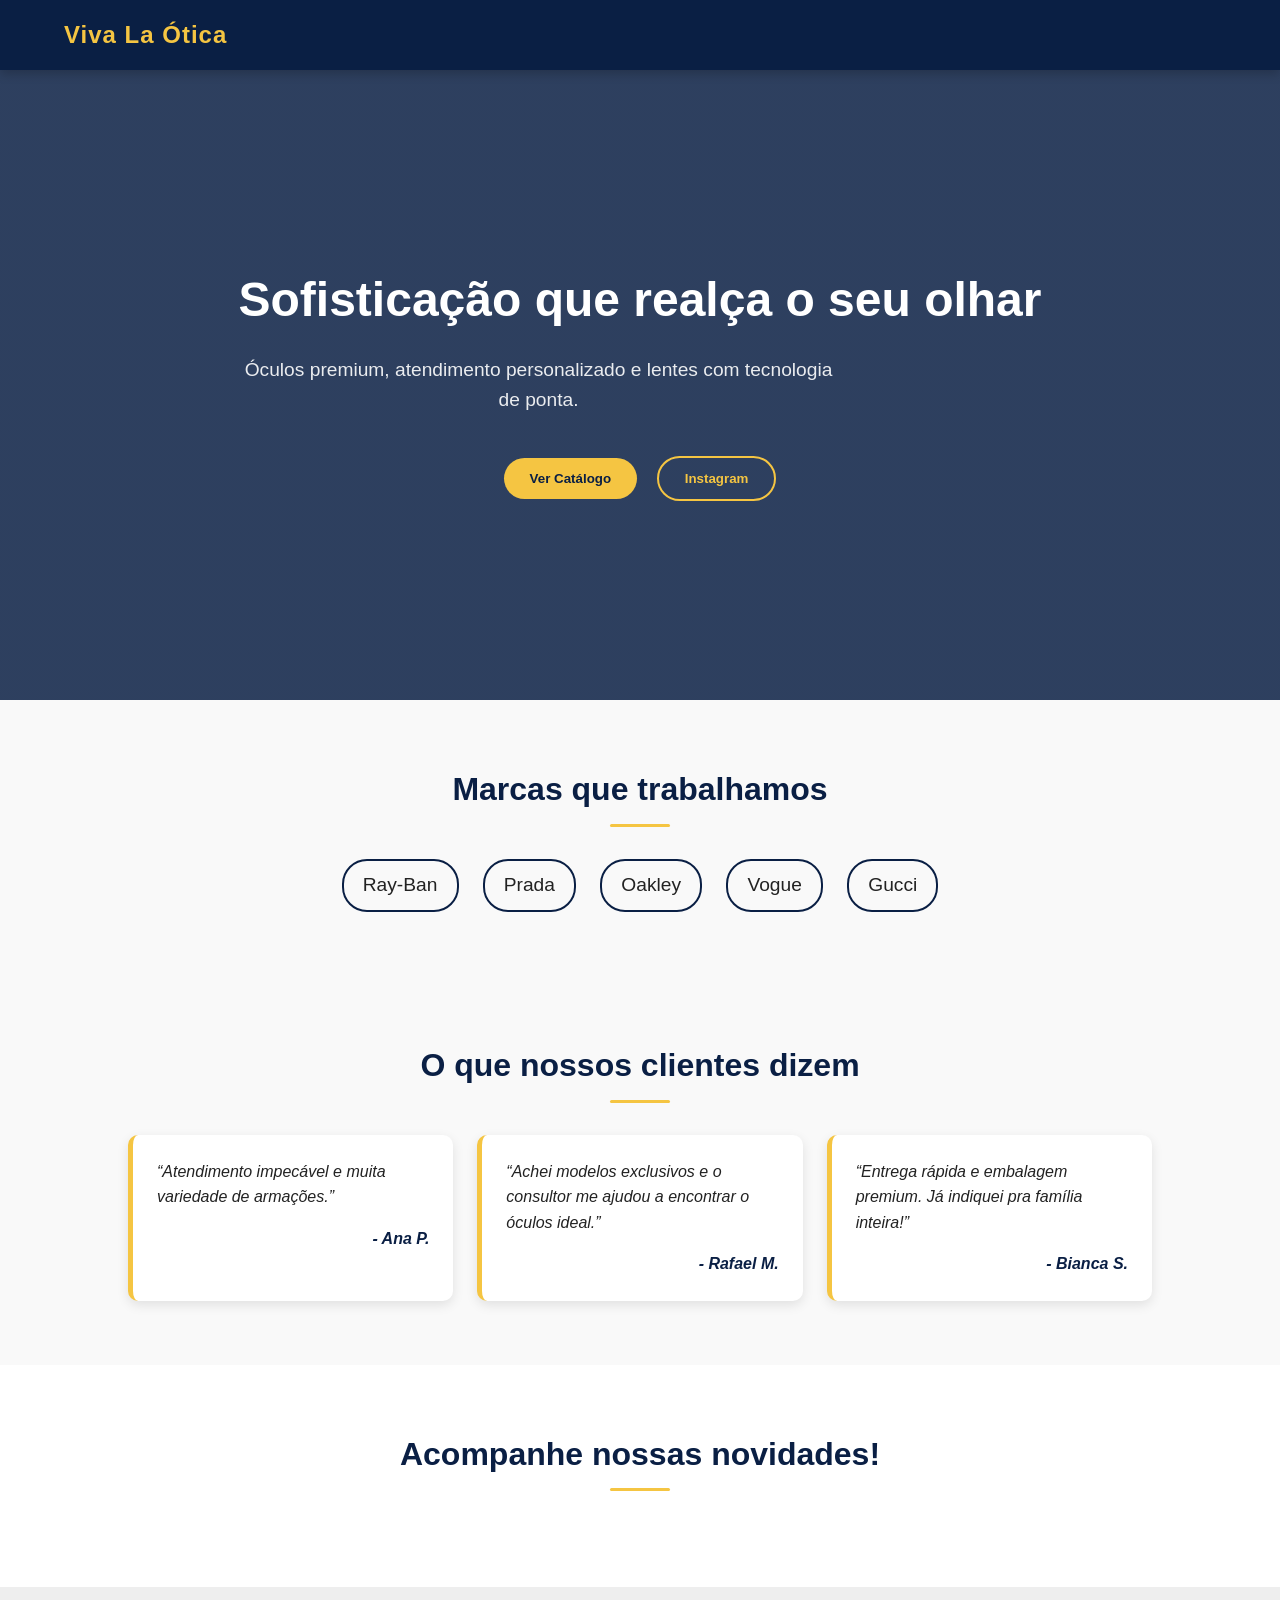
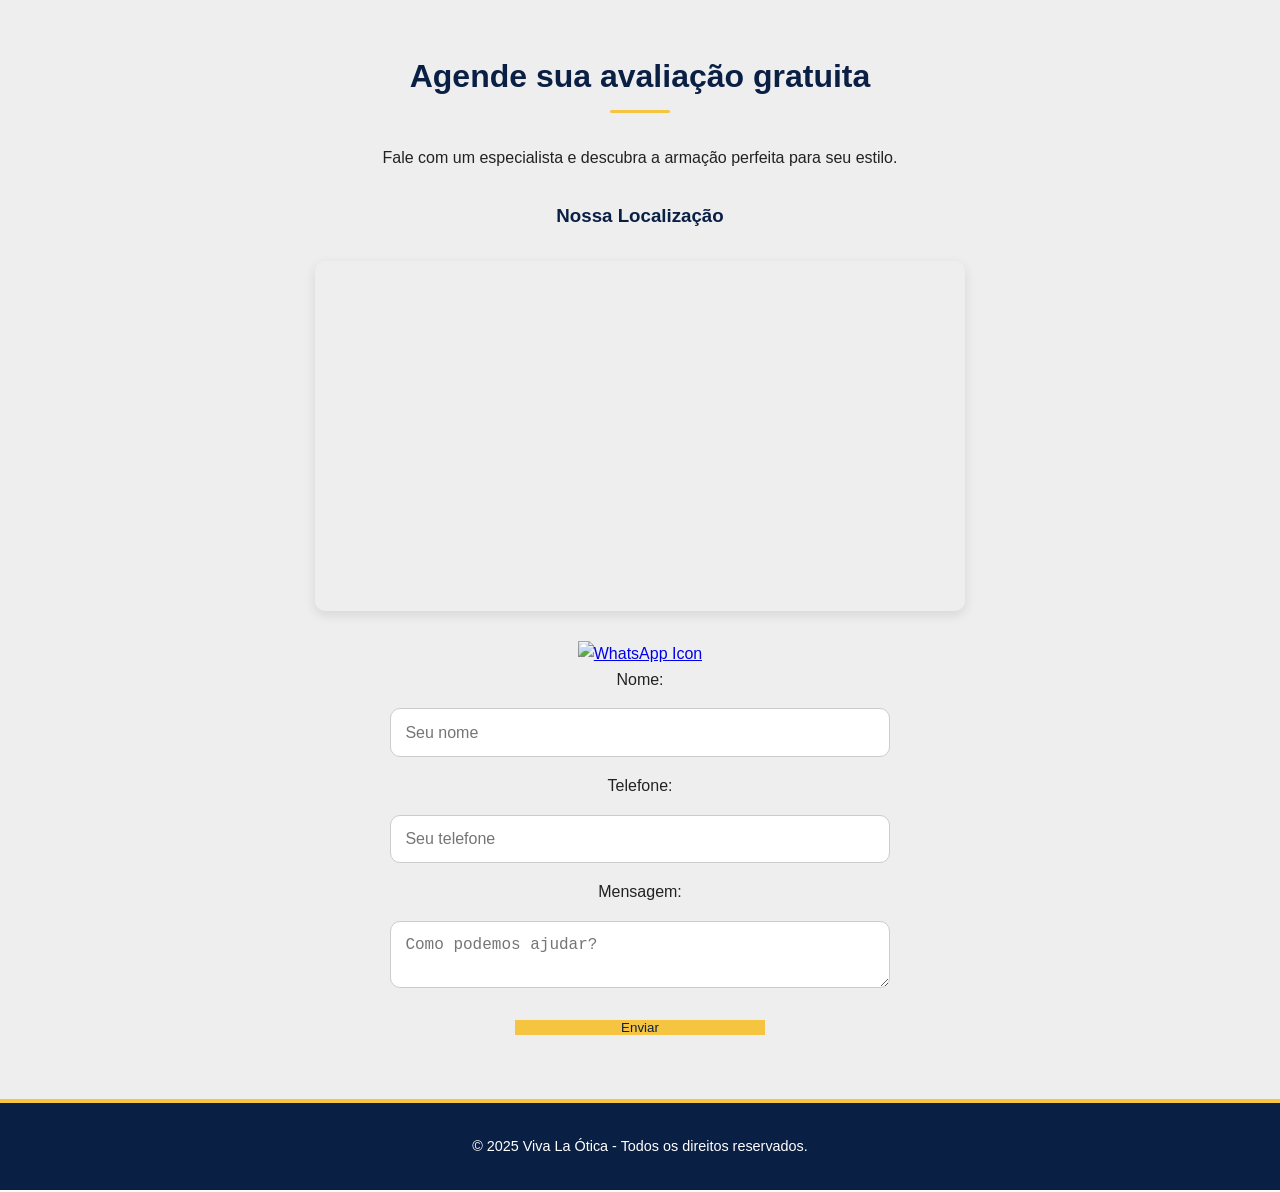
==== commit d611af6a: "index.html" ====
--- a/index.html
+++ b/index.html
@@ -86,7 +86,15 @@
     <div class="map-container">
       <iframe src="https://www.google.com/maps/embed?pb=..." width="100%" height="350" style="border:0;" allowfullscreen="" loading="lazy" referrerpolicy="no-referrer-when-downgrade"></iframe>
     </div>
-    
+
+          <!-- Botão flutuante do WhatsApp -->
+    <a href="https://api.whatsapp.com/send?phone=558599855277&text=Ol%C3%A1%2C%20gostaria%20de%20agendar%20minha%20avalia%C3%A7%C3%A3o%20gratuita!"
+      class="whatsapp-float"
+      target="_blank"
+      aria-label="Fale conosco pelo WhatsApp">
+        <img src="https://upload.wikimedia.org/wikipedia/commons/6/6b/WhatsApp.svg" alt="WhatsApp Icon" style="width: 35px; height: 35px;">
+    </a>
+
     <form id="formContato">
       <label for="nome">Nome:</label>
       <input type="text" id="nome" name="nome" placeholder="Seu nome" required />
@@ -110,3 +118,4 @@
   <script src="script.js"></script>
 </body>
 </html>
+
--- a/styles.css
+++ b/styles.css
@@ -23,7 +23,7 @@
 }
 
 /* ======================================= */
-/* 2. NAVBAR E HEADER (com menu mobile)    */
+/* 2. NAVBAR E HEADER                     */
 /* ======================================= */
 .navbar {
     background: var(--azul-intenso);
@@ -45,34 +45,30 @@
     color: var(--dourado-acento);
 }
 
-/* Lista de links */
-.nav-links {
+.navbar nav ul {
     display: flex;
     gap: 2rem;
-}
-
-.nav-links li {
     list-style: none;
 }
 
-.nav-links a {
+.navbar nav ul li a {
     color: white;
     text-decoration: none;
     font-weight: 500;
     transition: color 0.3s;
 }
 
-.nav-links a:hover {
+.navbar nav ul li a:hover {
     color: var(--dourado-acento);
 }
 
-/* Botão hambúrguer */
+/* Botão hamburguer */
 .menu-toggle {
     display: none;
-    background: transparent;
+    font-size: 1.5rem;
+    color: white;
+    background: none;
     border: none;
-    color: white;
-    font-size: 2rem;
     cursor: pointer;
 }
 
@@ -94,14 +90,13 @@
 .hero h1 {
     font-size: clamp(2rem, 5vw, 3rem);
     margin-bottom: 1rem;
-    color: white;
 }
 
 .hero p {
     font-size: clamp(1rem, 2vw, 1.2rem);
     margin-bottom: 2rem;
+    max-width: 600px;
     opacity: 0.9;
-    max-width: 600px;
 }
 
 .hero .btn-gold,
@@ -217,7 +212,7 @@
 }
 
 /* ======================================= */
-/* 7. INSTAGRAM FEED                       */
+/* 7. INSTAGRAM FEED                      */
 /* ======================================= */
 #instagram-feed {
     background-color: white;
@@ -297,44 +292,7 @@
 }
 
 /* ======================================= */
-/* 9. RESPONSIVIDADE (MOBILE)             */
-/* ======================================= */
-@media (max-width: 768px) {
-    .menu-toggle {
-        display: block;
-    }
-
-    .nav-links {
-        position: absolute;
-        top: 100%;
-        left: 0;
-        width: 100%;
-        flex-direction: column;
-        background: var(--azul-intenso);
-        display: none;
-        text-align: center;
-        padding: 1rem 0;
-    }
-
-    .nav-links.active {
-        display: flex;
-    }
-
-    .nav-links li {
-        margin: 0.5rem 0;
-    }
-
-    .section {
-        padding: 3rem 5%;
-    }
-
-    .hero {
-        padding: 4rem 1rem;
-    }
-}
-
-/* ======================================= */
-/* 10. FOOTER                             */
+/* 9. FOOTER                               */
 /* ======================================= */
 .footer {
     background-color: var(--azul-intenso);
@@ -350,44 +308,54 @@
 }
 
 /* ======================================= */
-/* Extra Responsividade                    */
+/* 10. RESPONSIVIDADE (MOBILE & TABLET)   */
 /* ======================================= */
 @media (max-width: 1024px) {
-    .section {
-        padding: 3rem 7%;
-    }
-
-    .hero {
-        min-height: 60vh;
-    }
-
-    .hero h1 {
-        font-size: 2.2rem;
-    }
+    .section { padding: 3rem 7%; }
+    .hero { min-height: 60vh; }
+    .hero h1 { font-size: 2.2rem; }
+}
+
+@media (max-width: 768px) {
+    .navbar { flex-direction: column; padding: 1rem 5%; }
+    .navbar nav { margin-top: 15px; display: none; flex-direction: column; gap: 10px; }
+    .navbar nav.active { display: flex; }
+    .navbar nav ul { flex-direction: column; gap: 10px; text-align: center; }
+    .navbar nav ul li a { margin: 0; }
+    .section { padding: 3rem 5%; }
+    .hero { padding: 4rem 1rem; }
 }
 
 @media (max-width: 480px) {
-    .hero .btn-gold,
-    .hero .btn-outline {
-        width: 100%;
-        max-width: 280px;
-    }
-
-    .section h2 {
-        font-size: 1.6rem;
-    }
-
-    .brands span {
-        font-size: 1rem;
-        padding: 0.4rem 0.8rem;
-    }
-
-    .feedbacks blockquote {
-        font-size: 0.95rem;
-    }
-
-    .contato input,
-    .contato textarea {
-        font-size: 0.9rem;
-    }
-}
+    .hero .btn-gold, .hero .btn-outline { width: 100%; max-width: 280px; }
+    .section h2 { font-size: 1.6rem; }
+    .brands span { font-size: 1rem; padding: 0.4rem 0.8rem; }
+    .feedbacks blockquote { font-size: 0.95rem; }
+    .contato input, .contato textarea { font-size: 0.9rem; }
+}
+
+/* ======================================= */
+/* 11. MENU HAMBURGUE                     */
+/* ======================================= */
+/* Correção no bloco @media (max-width: 768px) */
+
+.navbar nav { 
+    /* Mantenha a flex-direction: column e outros estilos */
+    margin-top: 15px; 
+    /* Remova o display: none/flex do .navbar nav se você for targetar o .nav-links */
+}
+
+.navbar .nav-links {
+    /* 1. Garante que a lista de links comece OCULTA no mobile */
+    display: none; 
+    
+    flex-direction: column;
+    gap: 10px;
+    text-align: center;
+}
+
+.navbar .nav-links.active {
+    /* 2. O JS APENAS MOSTRA a lista quando a classe 'active' está presente */
+    display: flex;
+}
+
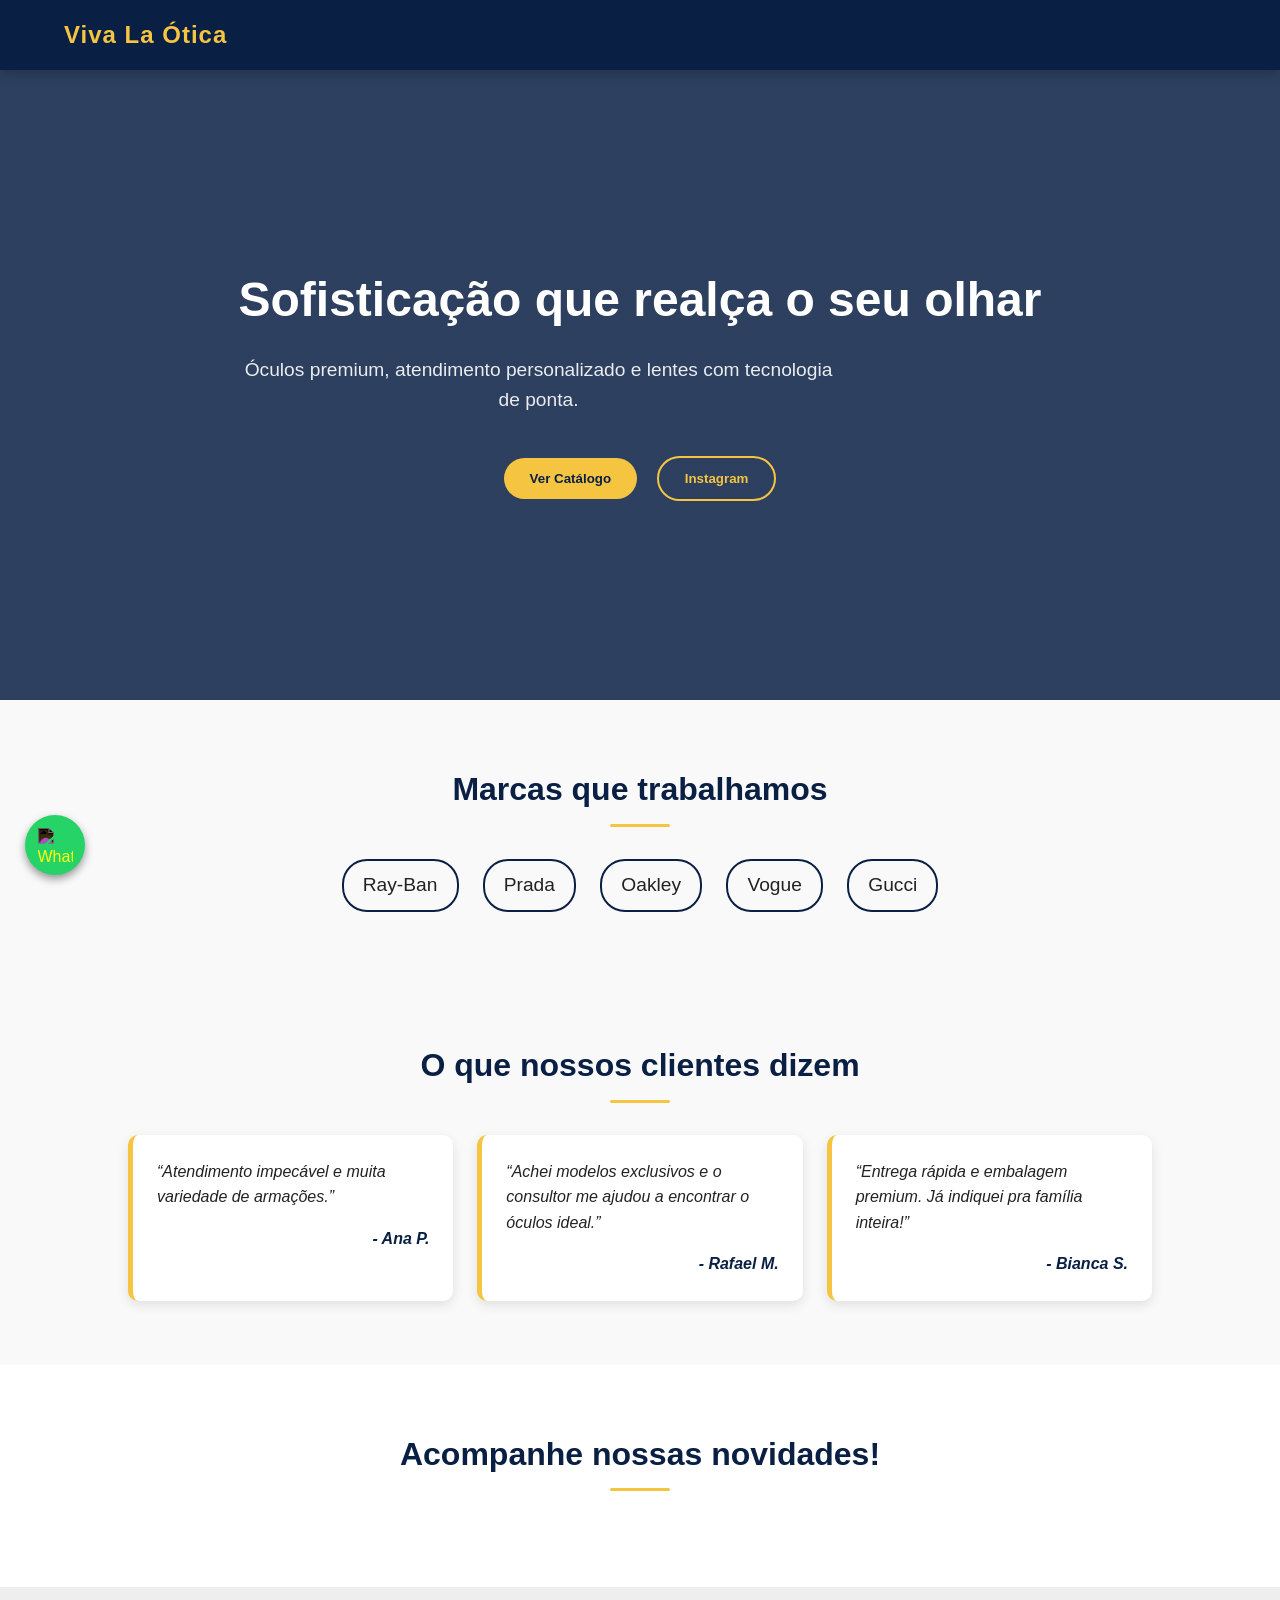
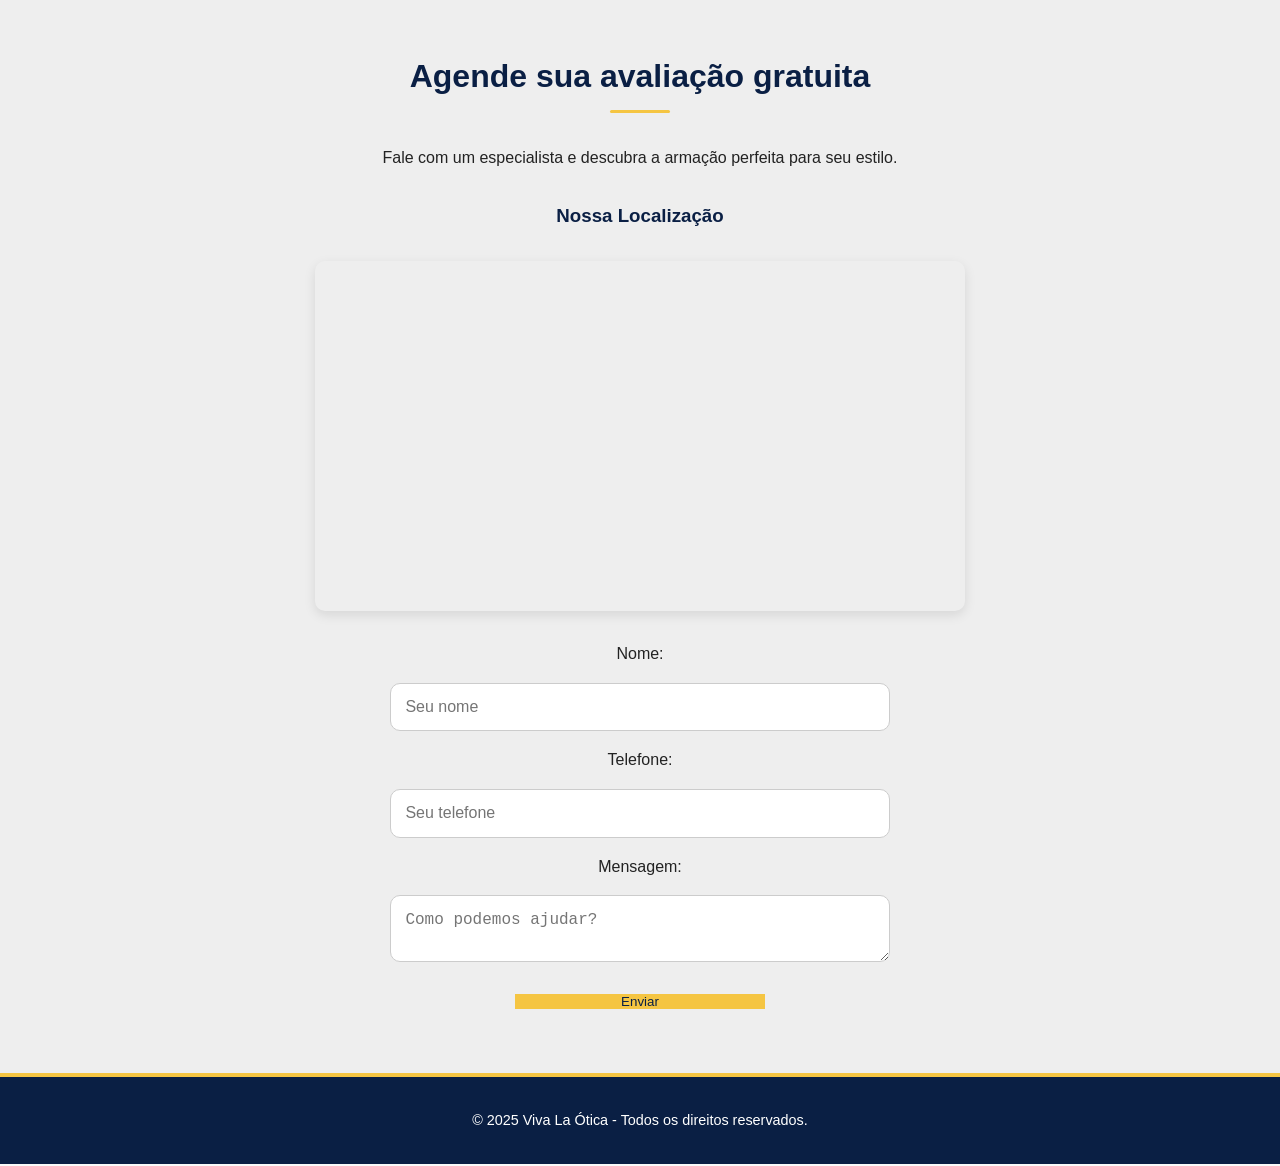
==== commit 4d16127a: "index.html" ====
--- a/index.html
+++ b/index.html
@@ -88,7 +88,7 @@
     </div>
 
           <!-- Botão flutuante do WhatsApp -->
-    <a href="https://api.whatsapp.com/send?phone=558599855277&text=Ol%C3%A1%2C%20gostaria%20de%20agendar%20minha%20avalia%C3%A7%C3%A3o%20gratuita!"
+    <a href="https://api.whatsapp.com/send?phone=5585988163391&text=Ol%C3%A1%2C%20gostaria%20de%20agendar%20minha%20avalia%C3%A7%C3%A3o%20gratuita!"
       class="whatsapp-float"
       target="_blank"
       aria-label="Fale conosco pelo WhatsApp">
@@ -119,3 +119,4 @@
 </body>
 </html>
 
+
--- a/styles.css
+++ b/styles.css
@@ -359,3 +359,57 @@
     display: flex;
 }
 
+/* ======================================= */
+/* 12. BOTÃO WHATSAPP FLUTUANTE            */
+/* ======================================= */
+.whatsapp-float {
+    /* Posição Fixa: GARANTE QUE FIQUE FLUTUANTE NA ROLAGEM */
+    position: fixed; 
+    
+    /* ALTERAÇÕES AQUI: */
+    bottom: 25px; /* Mantém a distância da parte inferior */
+    left: 25px;  /* <--- NOVO: Distância da lateral ESQUERDA */
+    right: auto; /* <--- NOVO: Garante que não use a regra anterior */
+    /* FIM DAS ALTERAÇÕES */
+
+    z-index: 1000; 
+    
+    /* Estilos visuais... (mantém o restante) */
+    background-color: #25d366; 
+    border-radius: 50%; 
+    width: 60px;
+    height: 60px;
+    display: flex;
+    justify-content: center;
+    align-items: center;
+    box-shadow: 0 4px 8px rgba(0, 0, 0, 0.4);
+    
+    transition: transform 0.3s ease-in-out;
+}
+
+.whatsapp-float:hover {
+    transform: scale(1.1); /* Efeito de zoom ao passar o mouse */
+}
+
+.whatsapp-float img {
+    /* Garante que o ícone fique dentro do círculo */
+    width: 35px;
+    height: 35px;
+    filter: invert(1); /* Deixa o ícone branco para contraste */
+}
+
+/* Ajuste para telas menores */
+@media (max-width: 480px) {
+    .whatsapp-float {
+        width: 50px;
+        height: 50px;
+        bottom: 15px; 
+        right: 15px; 
+    }
+    .whatsapp-float img {
+        width: 30px;
+        height: 30px;
+    }
+}
+
+
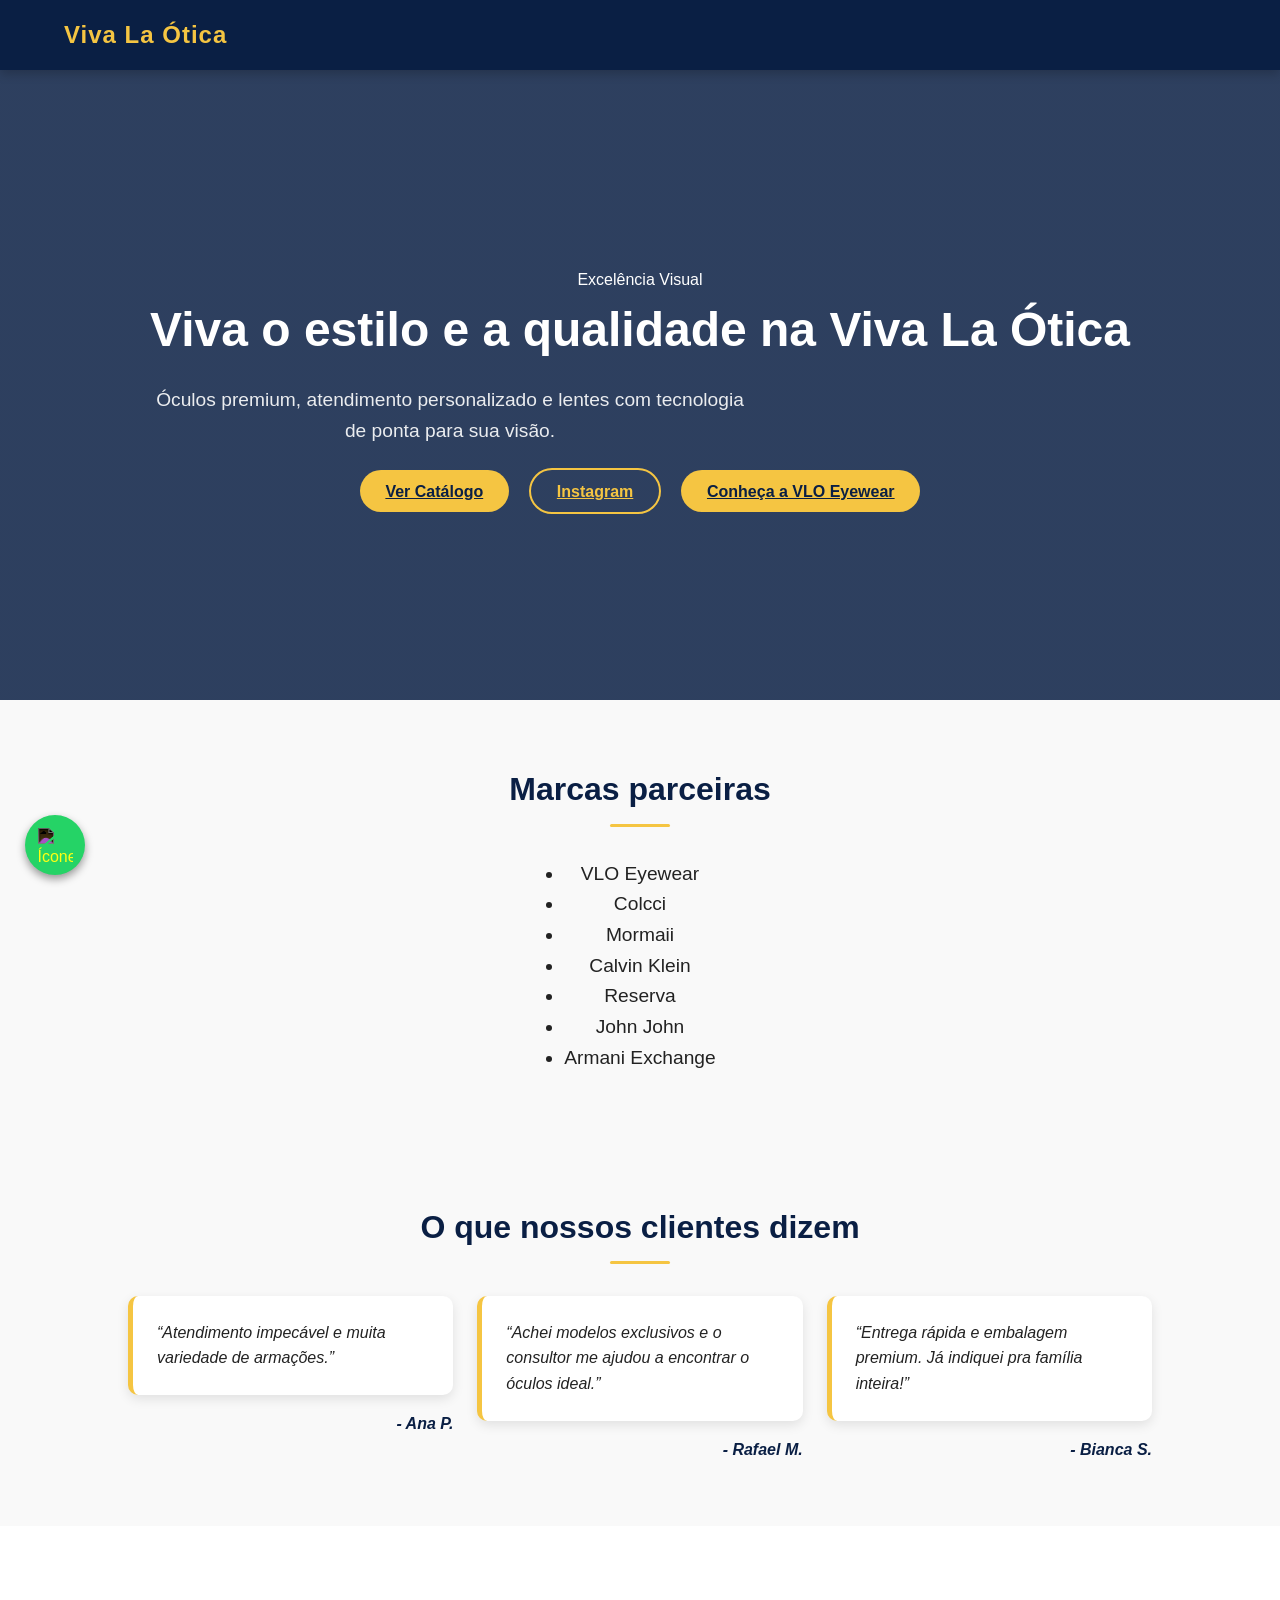
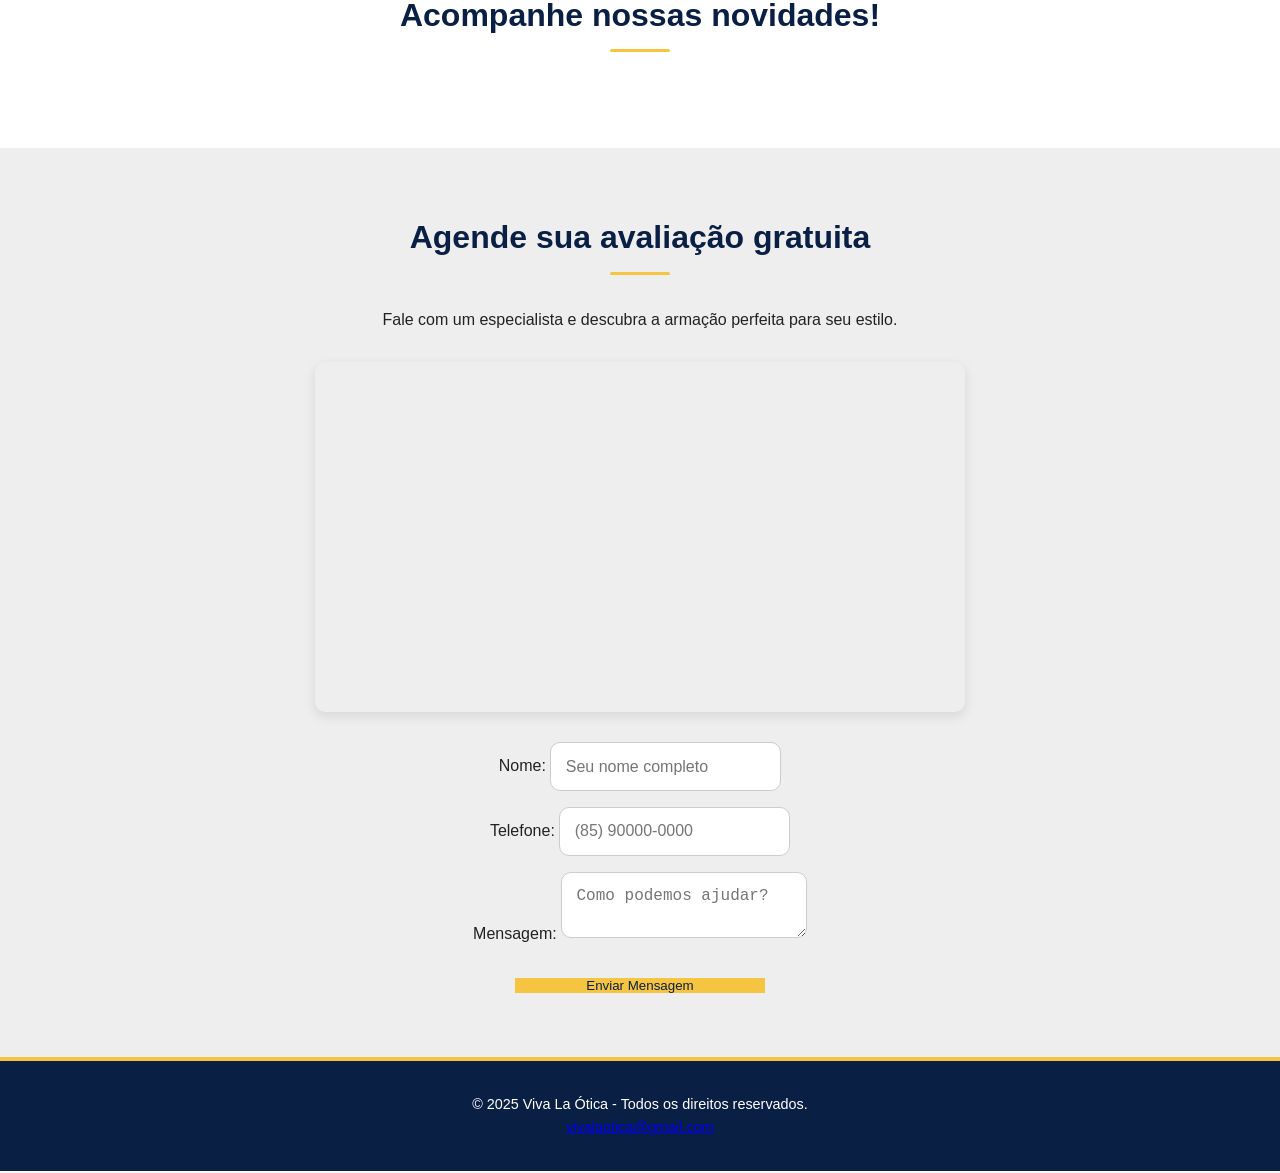
==== commit c97caf75: "index.html Updated meta tags, improved accessibility, and refined content structure." ====
--- a/index.html
+++ b/index.html
@@ -3,18 +3,23 @@
 <head>
   <meta charset="UTF-8" />
   <meta name="viewport" content="width=device-width, initial-scale=1.0" />
-  <title>Viva La Ótica</title>
+  <meta name="description" content="Viva La Ótica - Óculos premium, lentes de alta tecnologia e atendimento personalizado em Fortaleza. Agende sua avaliação gratuita.">
+  <title>Viva La Ótica | Estilo e Qualidade em Óculos</title>
+
+  <link href="https://fonts.googleapis.com/css2?family=Montserrat:wght@300;400;600&family=Playfair+Display:wght@700;900&display=swap" rel="stylesheet">
+  
   <link rel="stylesheet" href="styles.css" />
 </head>
 <body>
-  <!-- ================= NAVBAR ================= -->
+
   <header class="navbar">
     <div class="logo">Viva La Ótica</div>
 
-    <!-- Botão hambúrguer -->
-    <button class="menu-toggle" aria-label="Abrir menu">☰</button>
+    <button class="menu-toggle" aria-label="Abrir menu de navegação" aria-expanded="false" aria-controls="main-nav">
+      ☰
+    </button>
 
-    <nav>
+    <nav id="main-nav">
       <ul class="nav-links">
         <li><a href="#marcas">Marcas</a></li>
         <li><a href="#depoimentos">Feedbacks</a></li>
@@ -24,99 +29,114 @@
     </nav>
   </header>
 
-  <!-- ================= HERO ================= -->
   <section id="inicio" class="hero">
     <div class="hero-content">
-      <h1>Sofisticação que realça o seu olhar</h1>
-      <p>Óculos premium, atendimento personalizado e lentes com tecnologia de ponta.</p>
-      <div class="hero-buttons">
-        <button class="btn-gold">Ver Catálogo</button>
-        <button class="btn-outline" onclick="window.location.href='#instagram-feed'">Instagram</button>
+      <span class="reveal">Excelência Visual</span>
+      <h1 class="reveal">Viva o estilo e a qualidade na Viva La Ótica</h1>
+      <p class="reveal">Óculos premium, atendimento personalizado e lentes com tecnologia de ponta para sua visão.</p>
+      <div class="hero-buttons reveal">
+        <a href="#marcas" class="btn-gold">Ver Catálogo</a>
+        <a href="#instagram-feed" class="btn-outline">Instagram</a>
+        <a href="vlo-eyewear.html" class="btn-gold">Conheça a VLO Eyewear</a>
       </div>
     </div>
   </section>
 
-  <!-- ================= MARCAS ================= -->
-  <section id="marcas" class="section">
-    <h2>Marcas que trabalhamos</h2>
+  <section id="marcas" class="section reveal">
+    <h2>Marcas parceiras</h2>
     <div class="brands">
-      <span>Ray-Ban</span>
-      <span>Prada</span>
-      <span>Oakley</span>
-      <span>Vogue</span>
-      <span>Gucci</span>
+      <ul class="brands-list">
+        <li>VLO Eyewear</li>
+        <li>Colcci</li>
+        <li>Mormaii</li>
+        <li>Calvin Klein</li>
+        <li>Reserva</li>
+        <li>John John</li>
+        <li>Armani Exchange</li>
+      </ul>
     </div>
   </section>
 
-  <!-- ================= FEEDBACKS ================= -->
-  <section id="depoimentos" class="section">
+  <section id="depoimentos" class="section testimonials reveal">
     <h2>O que nossos clientes dizem</h2>
     <div class="feedbacks">
-      <blockquote>“Atendimento impecável e muita variedade de armações.” <cite>- Ana P.</cite></blockquote>
-      <blockquote>“Achei modelos exclusivos e o consultor me ajudou a encontrar o óculos ideal.” <cite>- Rafael M.</cite></blockquote>
-      <blockquote>“Entrega rápida e embalagem premium. Já indiquei pra família inteira!” <cite>- Bianca S.</cite></blockquote>
+      <article>
+        <blockquote>“Atendimento impecável e muita variedade de armações.”</blockquote>
+        <cite>- Ana P.</cite>
+      </article>
+      <article>
+        <blockquote>“Achei modelos exclusivos e o consultor me ajudou a encontrar o óculos ideal.”</blockquote>
+        <cite>- Rafael M.</cite>
+      </article>
+      <article>
+        <blockquote>“Entrega rápida e embalagem premium. Já indiquei pra família inteira!”</blockquote>
+        <cite>- Bianca S.</cite>
+      </article>
     </div>
   </section>
 
-  <!-- ================= INSTAGRAM ================= -->
-  <section id="instagram-feed" class="section">
+  <section id="instagram-feed" class="section reveal">
     <h2>Acompanhe nossas novidades!</h2>
     <div class="instagram-posts-container"> 
       <blockquote class="instagram-media" 
         data-instgrm-captioned 
-        data-instgrm-permalink="https://www.instagram.com/p/DNfvmwHuD5P/?utm_source=ig_embed&utm_campaign=loading" 
+        data-instgrm-permalink="https://www.instagram.com/p/DNfvmwHuD5P/" 
         data-instgrm-version="14">
       </blockquote>
-
       <blockquote class="instagram-media" 
         data-instgrm-captioned 
-        data-instgrm-permalink="https://www.instagram.com/reel/DOJj-2JCRXq/?utm_source=ig_embed&utm_campaign=loading" 
+        data-instgrm-permalink="https://www.instagram.com/reel/DOJj-2JCRXq/" 
         data-instgrm-version="14">
       </blockquote>
     </div>
-    <script async src="//www.instagram.com/embed.js"></script>
+    <script async src="https://www.instagram.com/embed.js"></script>
   </section>
 
-  <!-- ================= CONTATO ================= -->
-  <section id="contato" class="section contato">
+  <section id="contato" class="section contato reveal">
     <h2>Agende sua avaliação gratuita</h2>
     <p>Fale com um especialista e descubra a armação perfeita para seu estilo.</p>
 
-    <h3>Nossa Localização</h3>
     <div class="map-container">
-      <iframe src="https://www.google.com/maps/embed?pb=..." width="100%" height="350" style="border:0;" allowfullscreen="" loading="lazy" referrerpolicy="no-referrer-when-downgrade"></iframe>
+      <iframe src="https://www.google.com/maps/embed?pb=!1m18!1m12!1m3!1d127441.25811342655!2d-38.60655457319699!3d-3.7318621453473114!2m3!1f0!2f0!3f0!3m2!1i1024!2i768!4f13.1!3m3!1m2!1s0x7c74c3f464c783f%3A0x463b8686d8031d24!2sFortaleza%2C%20CE!5e0!3m2!1spt-BR!2sbr!4v1700000000000" 
+        width="100%" height="350" style="border:0;" allowfullscreen="" loading="lazy">
+      </iframe>
     </div>
 
-          <!-- Botão flutuante do WhatsApp -->
-    <a href="https://api.whatsapp.com/send?phone=5585988163391&text=Ol%C3%A1%2C%20gostaria%20de%20agendar%20minha%20avalia%C3%A7%C3%A3o%20gratuita!"
+    <a href="https://wa.me/5585988163391?text=Olá!%20Gostaria%20de%20agendar%20minha%20avaliação%20gratuita."
       class="whatsapp-float"
       target="_blank"
+      rel="noopener noreferrer"
       aria-label="Fale conosco pelo WhatsApp">
-        <img src="https://upload.wikimedia.org/wikipedia/commons/6/6b/WhatsApp.svg" alt="WhatsApp Icon" style="width: 35px; height: 35px;">
+        <img src="https://upload.wikimedia.org/wikipedia/commons/6/6b/WhatsApp.svg" alt="Ícone do WhatsApp">
     </a>
 
-    <form id="formContato">
-      <label for="nome">Nome:</label>
-      <input type="text" id="nome" name="nome" placeholder="Seu nome" required />
+    <form id="formContato" action="https://formspree.io/f/xvzbweje" method="POST" class="contact-form">
+      <div class="form-group">
+        <label for="nome">Nome:</label>
+        <input type="text" id="nome" name="nome" placeholder="Seu nome completo" required />
+      </div>
 
-      <label for="telefone">Telefone:</label>
-      <input type="tel" id="telefone" name="telefone" placeholder="Seu telefone" required />
+      <div class="form-group">
+        <label for="telefone">Telefone:</label>
+        <input type="tel" id="telefone" name="telefone" placeholder="(85) 90000-0000" required />
+      </div>
 
-      <label for="mensagem">Mensagem:</label>
-      <textarea id="mensagem" name="mensagem" placeholder="Como podemos ajudar?" required></textarea>
+      <div class="form-group">
+        <label for="mensagem">Mensagem:</label>
+        <textarea id="mensagem" name="mensagem" placeholder="Como podemos ajudar?" required></textarea>
+      </div>
 
-      <button type="submit" class="btn-gold">Enviar</button>
+      <input type="text" name="_gotcha" style="display:none" />
+
+      <button type="submit" class="btn-gold">Enviar Mensagem</button>
     </form>
   </section>
 
-  <!-- ================= FOOTER ================= -->
   <footer class="footer">
-    <p>&copy; 2025 Viva La Ótica - Todos os direitos reservados.</p>
+    <p>© 2025 Viva La Ótica - Todos os direitos reservados.</p>
+    <p><a href="mailto:vivalaotica@gmail.com">vivalaotica@gmail.com</a></p>
   </footer>
 
-  <!-- ================= SCRIPTS ================= -->
   <script src="script.js"></script>
 </body>
 </html>
-
-
--- a/styles.css
+++ b/styles.css
@@ -76,7 +76,7 @@
 /* 3. HERO                                */
 /* ======================================= */
 .hero {
-    background: linear-gradient(rgba(10,31,68,0.85), rgba(10,31,68,0.85)), url("https://images.unsplash.com/photo-1524253482453-3fed8d2fe12b?auto=format&fit=crop&w=1950&q=80") center/cover no-repeat;
+    background: linear-gradient(rgba(10,31,68,0.85), rgba(10,31,68,0.85)), url("Gemini_Generated_Image_mcvr7rmcvr7rmcvr") center/cover no-repeat;
     color: white;
     text-align: center;
     padding: 6rem 2rem;
@@ -413,3 +413,4 @@
 }
 
 
+
